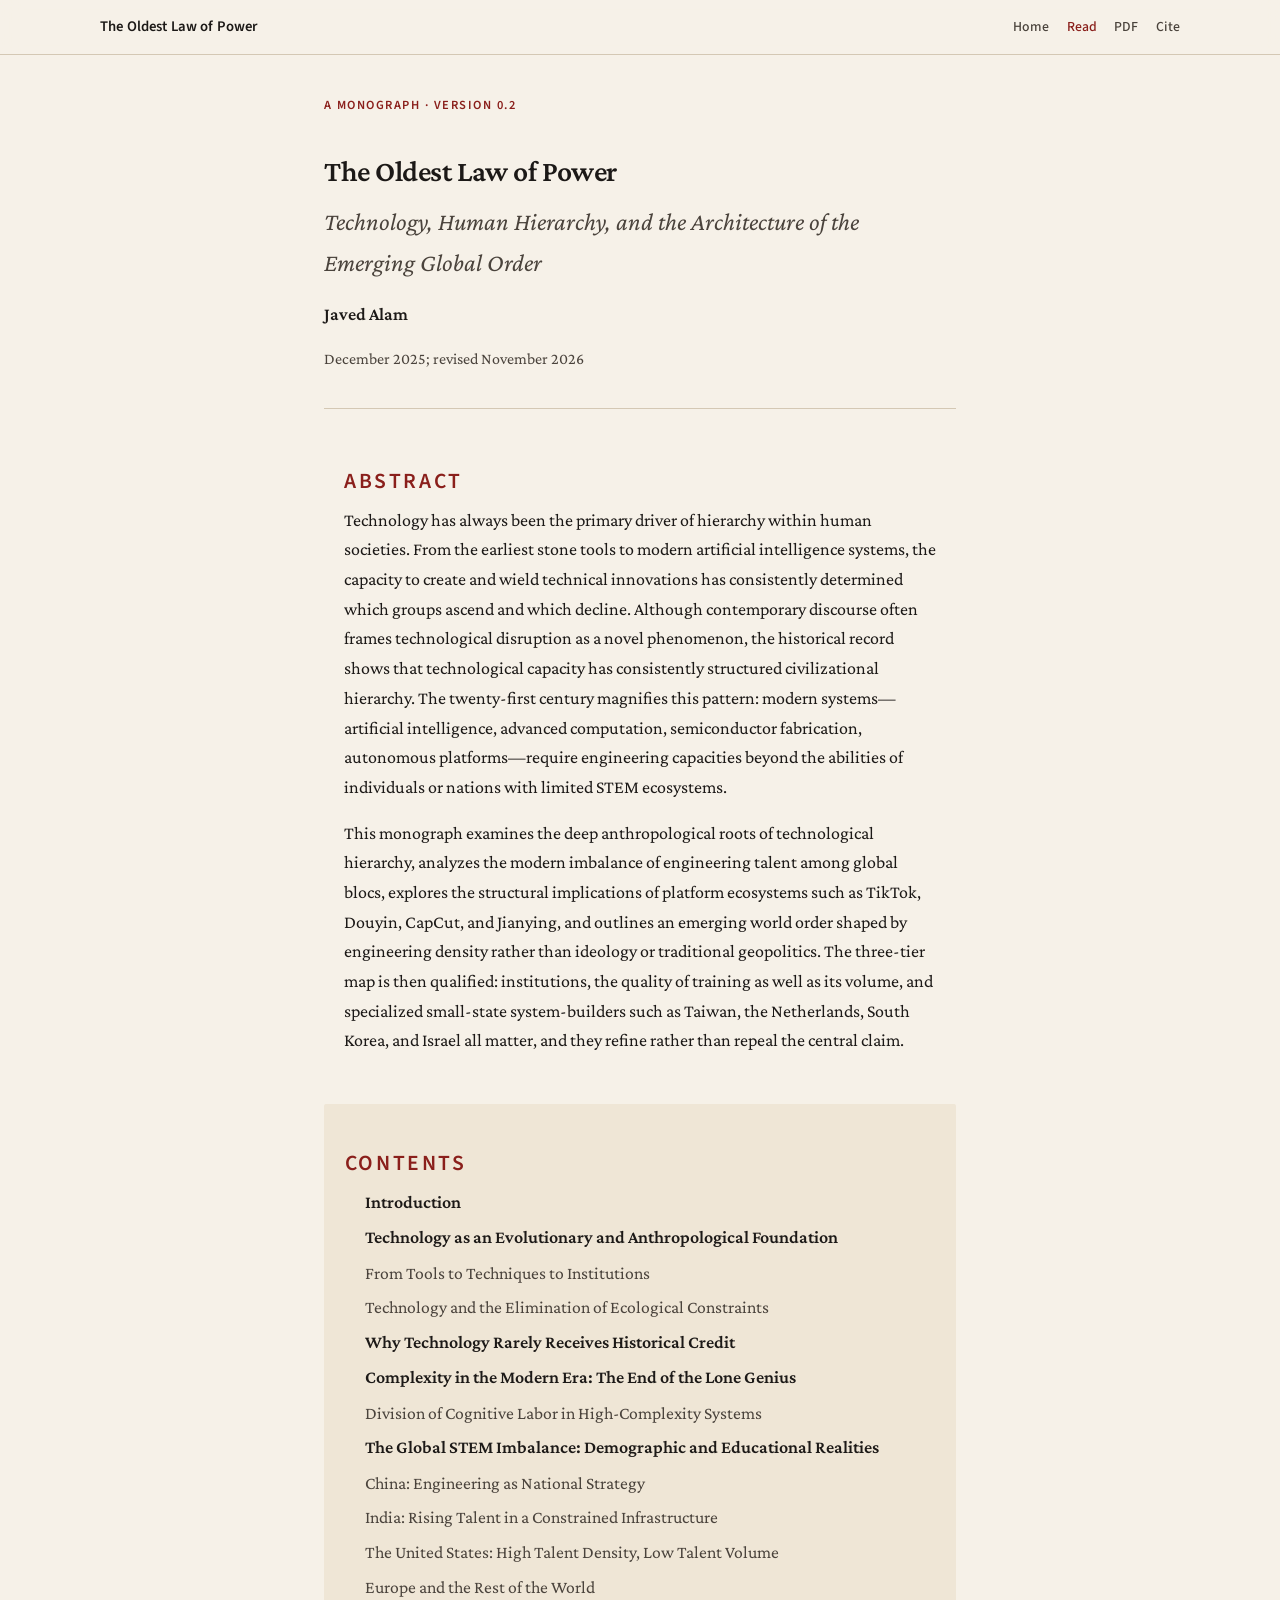
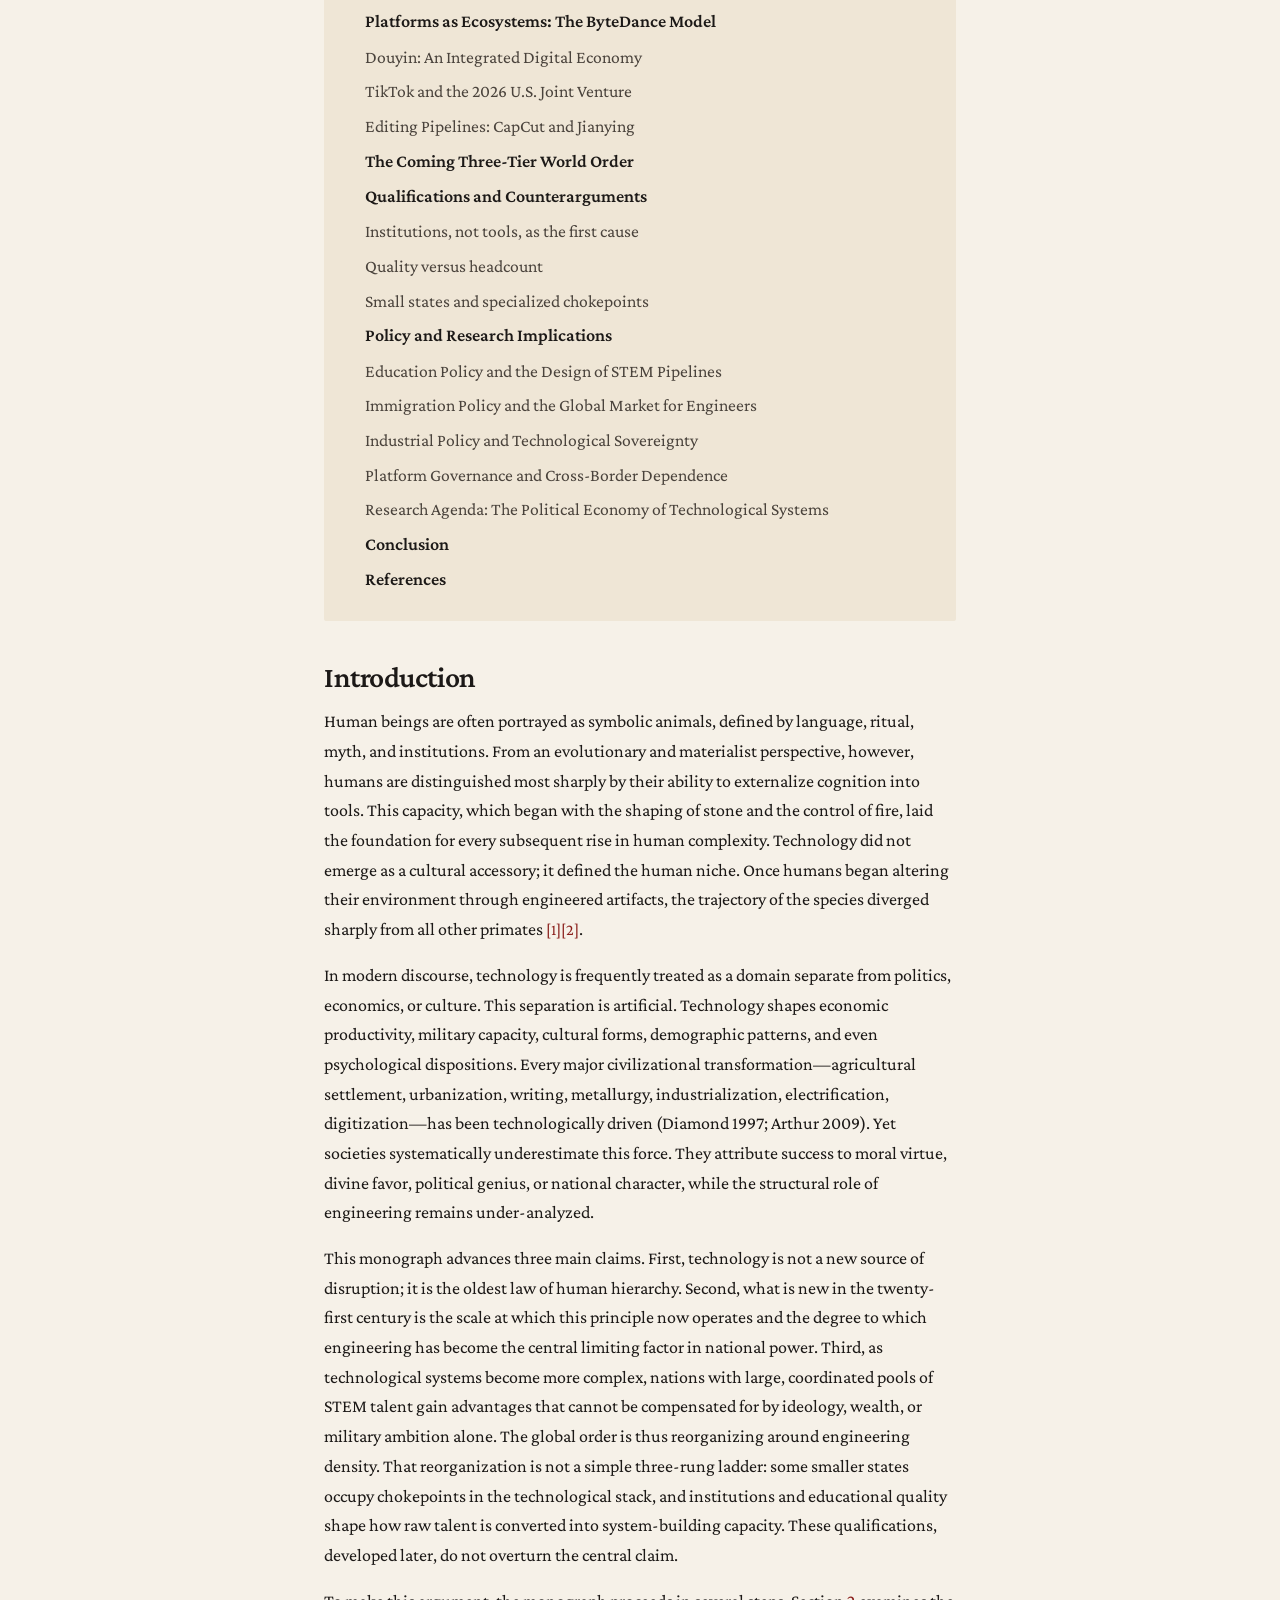
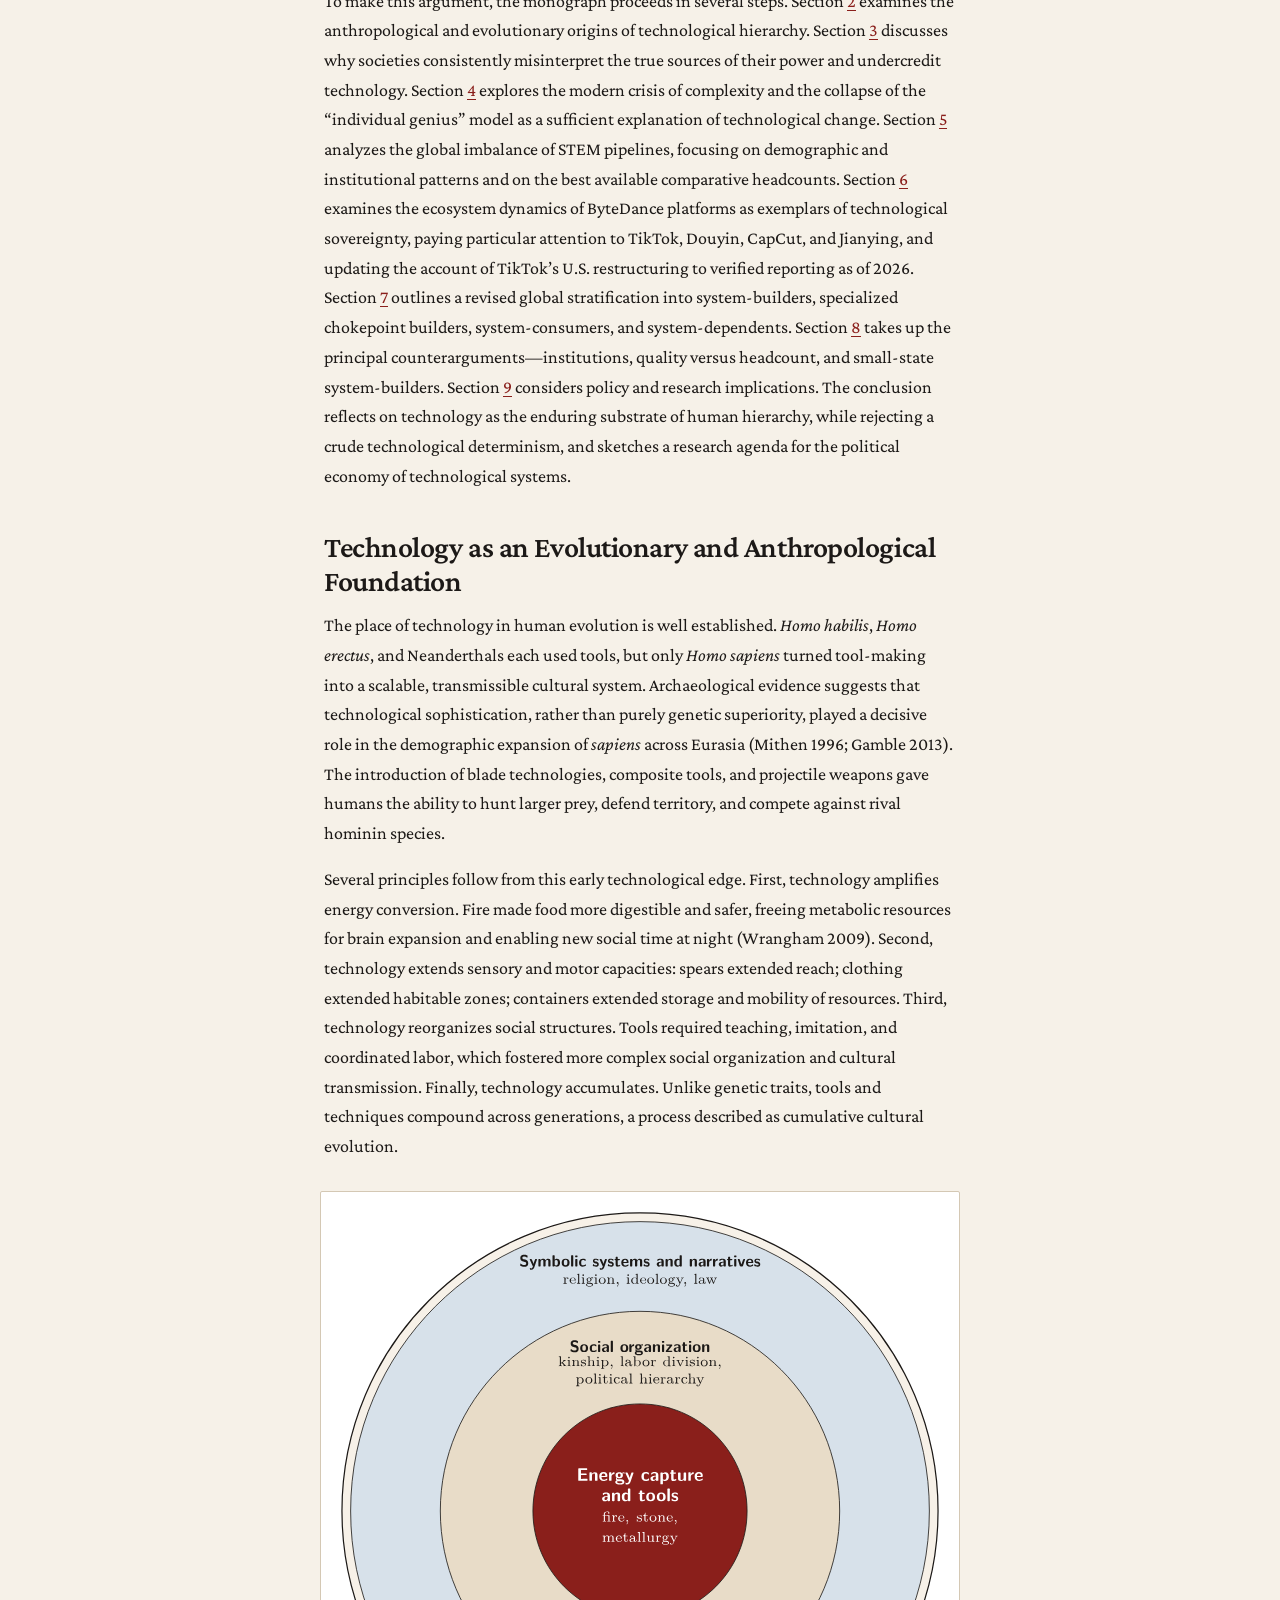
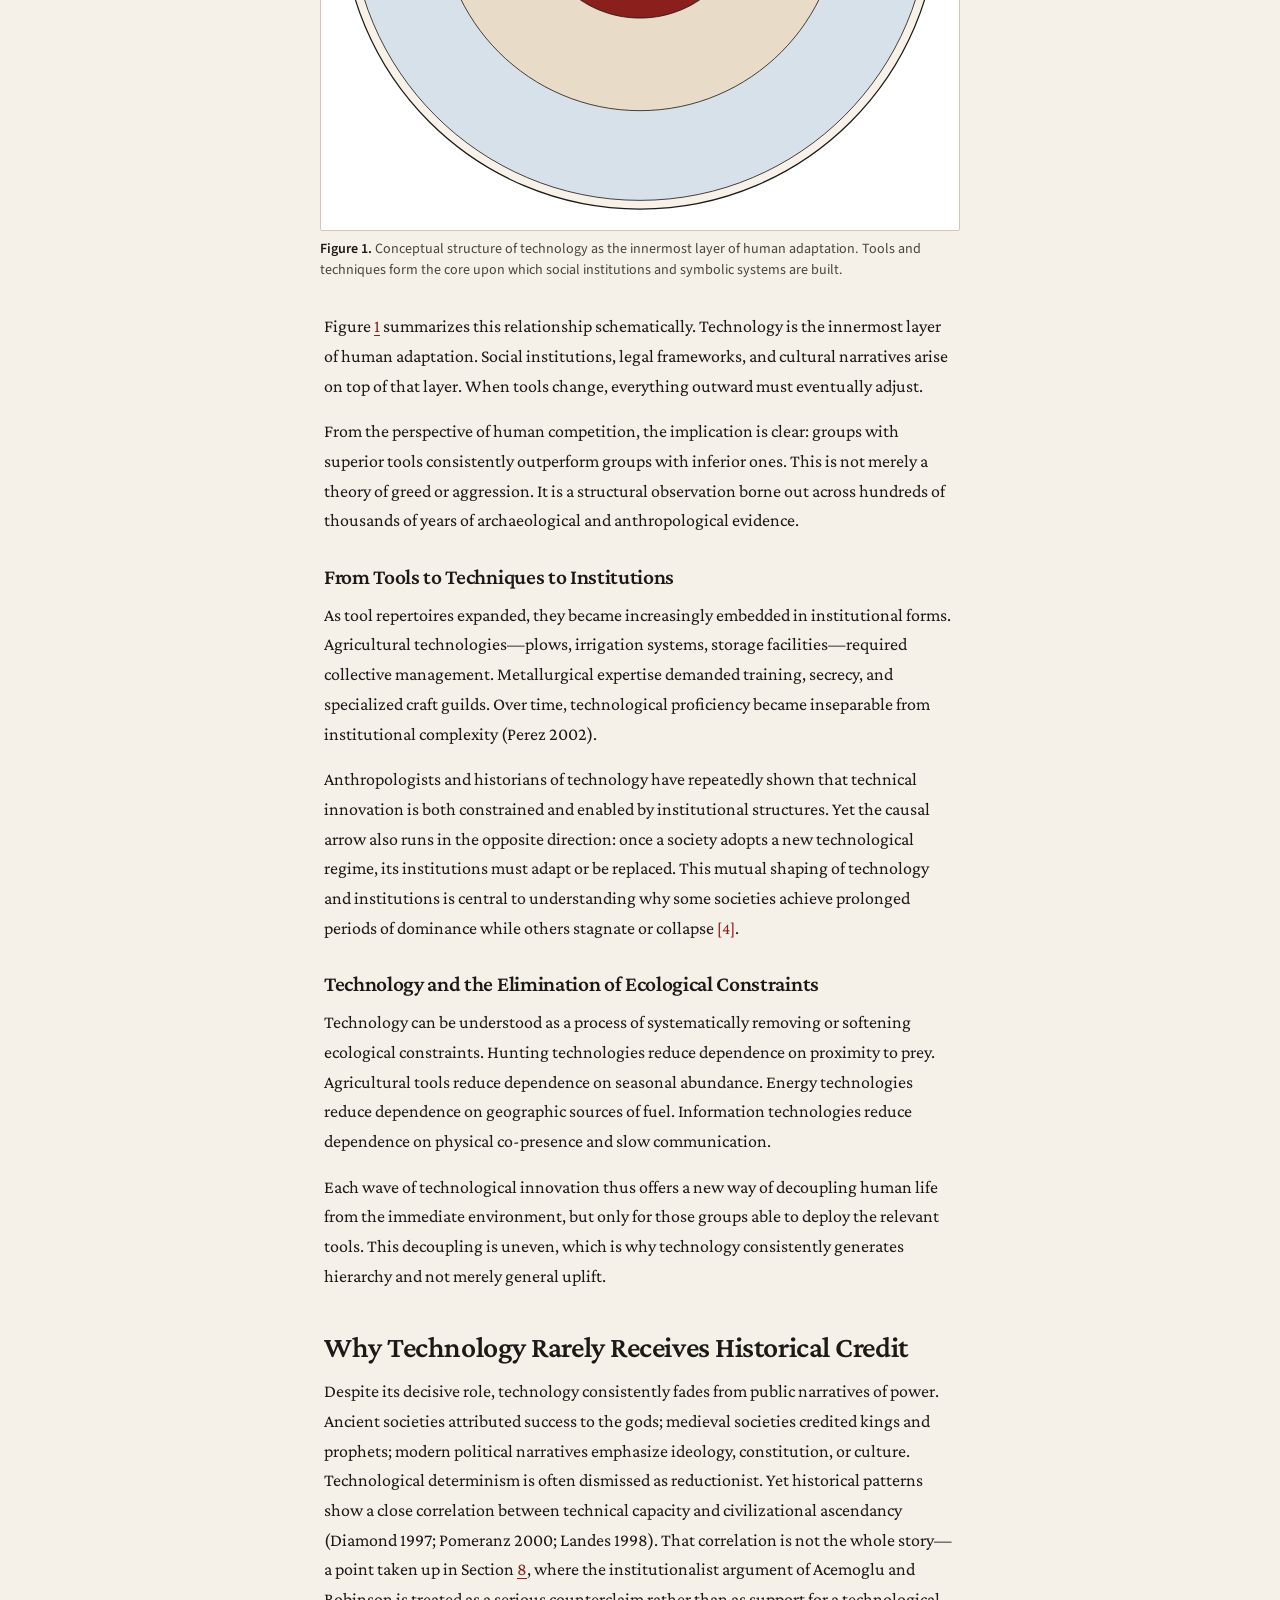
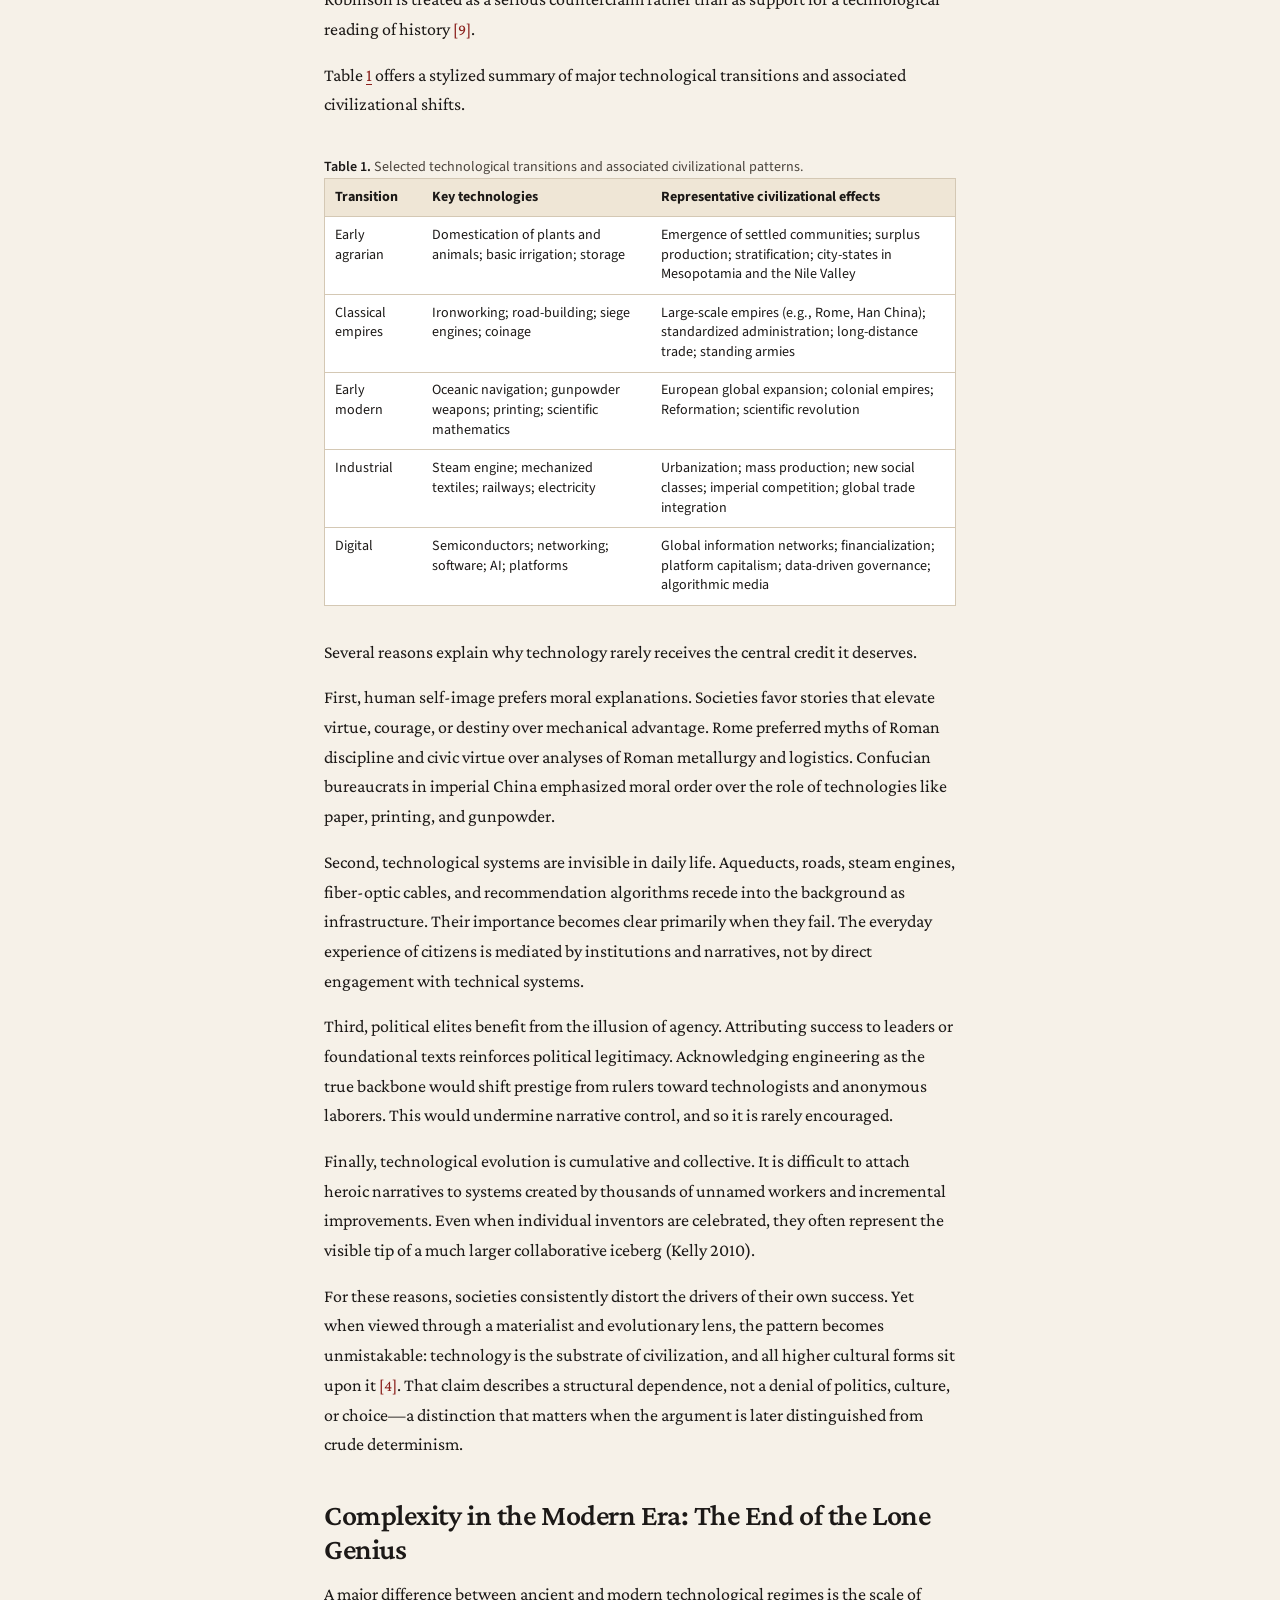
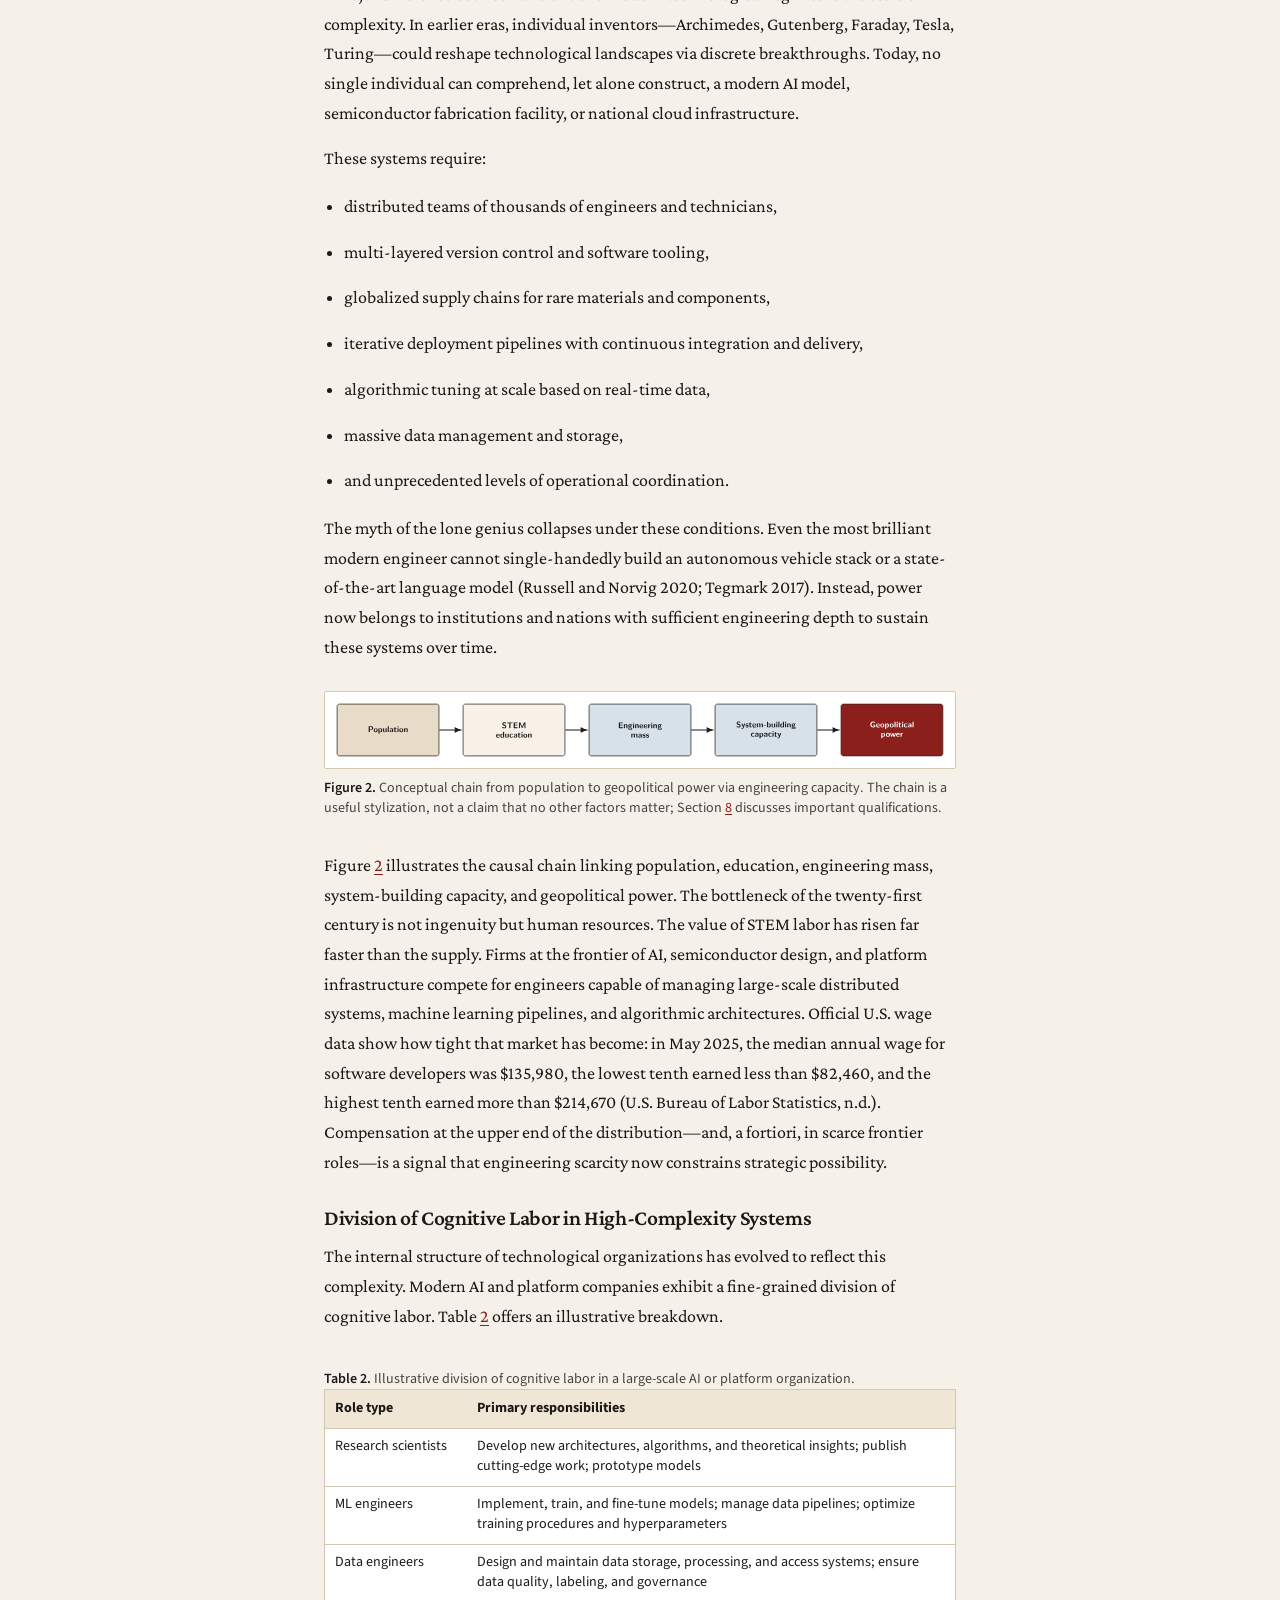
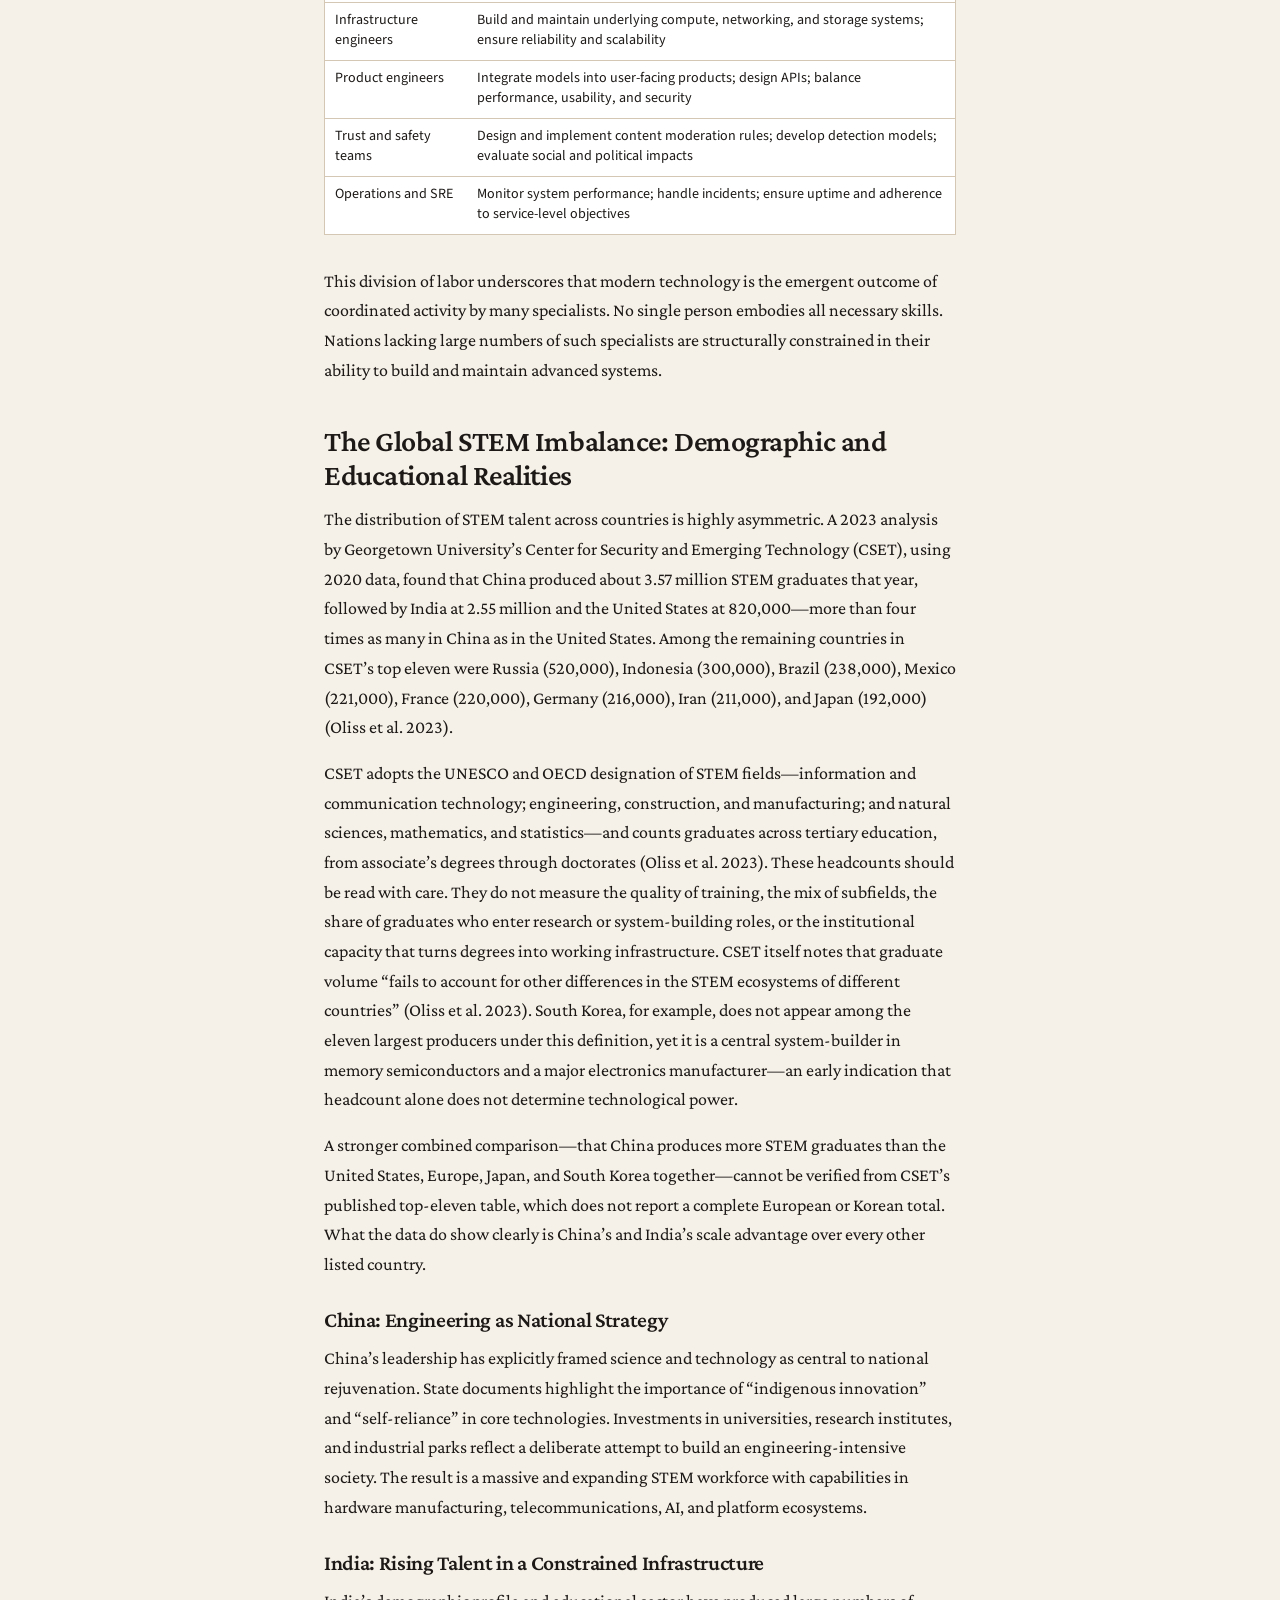
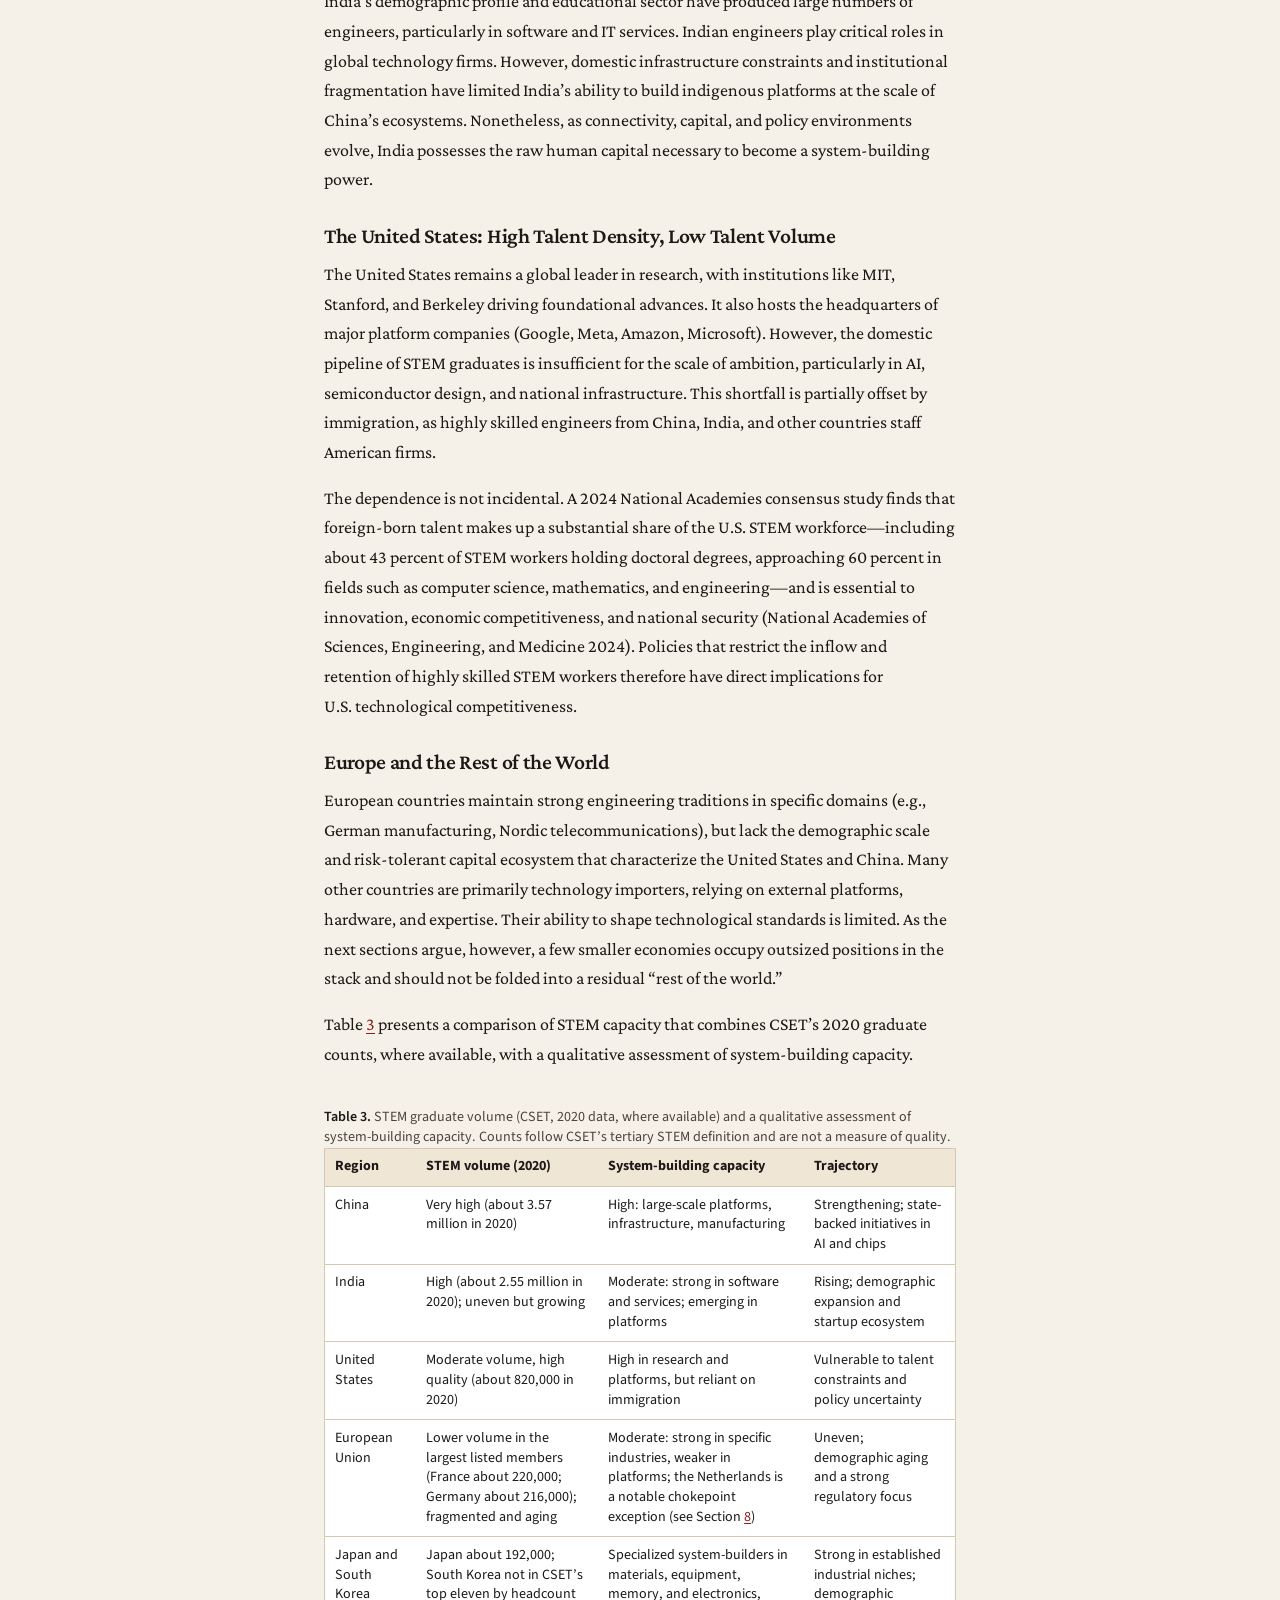
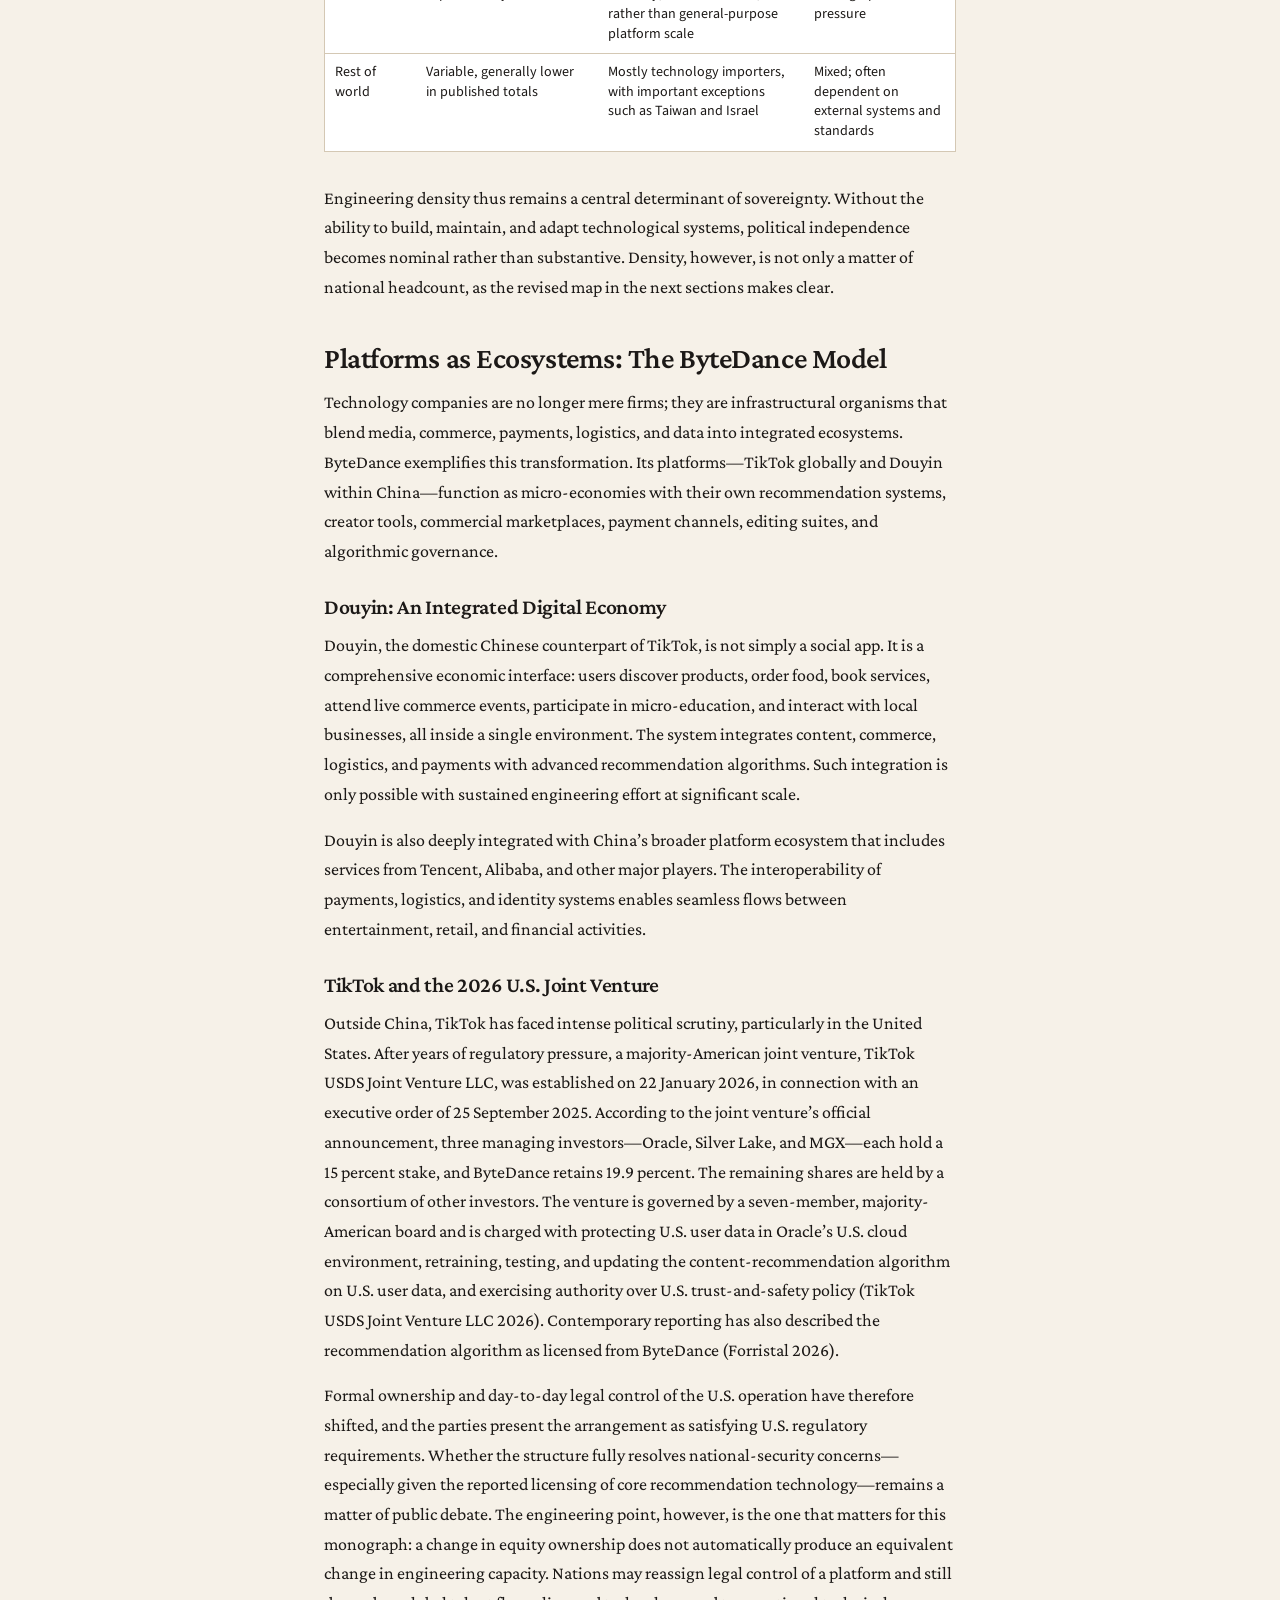
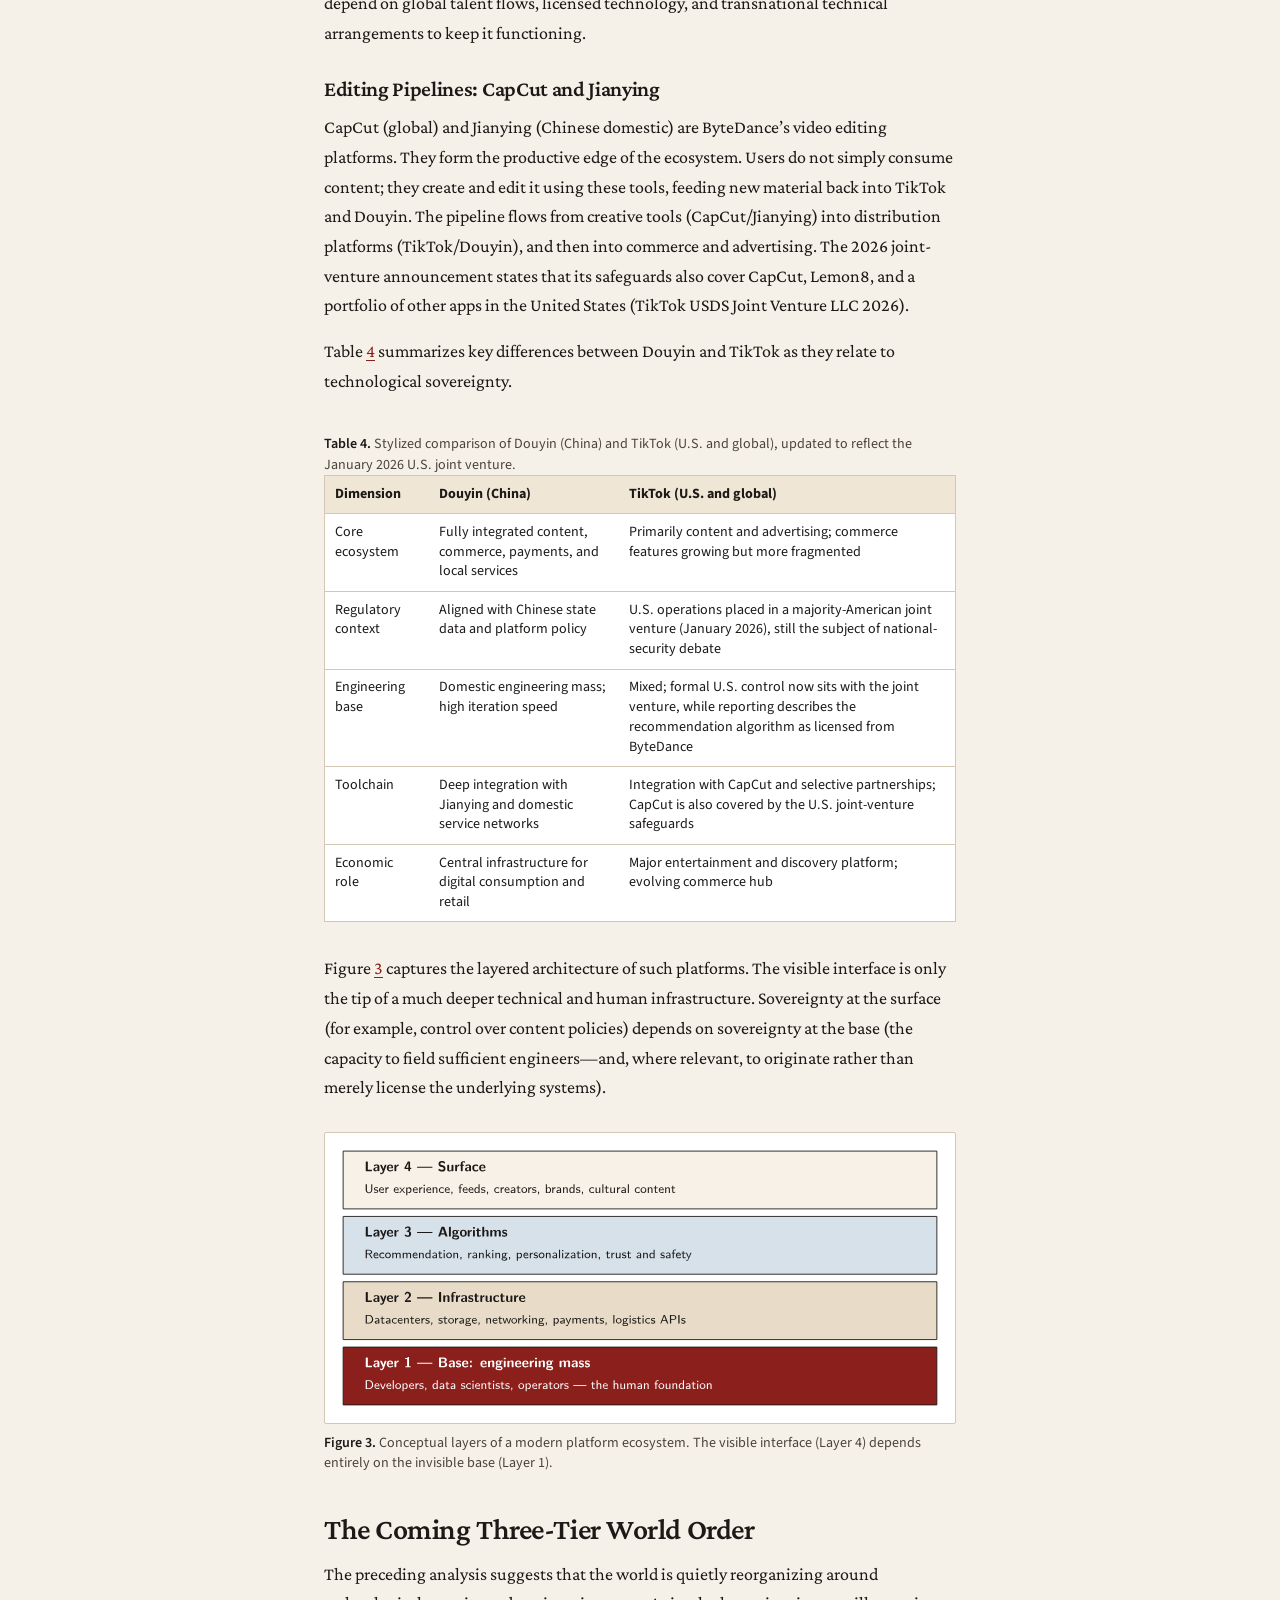
==== docs/essay.html @ d5393fe8 "Publish v0.2 of the monograph with HTML edition and citation fixes Recreate the essay as LaTeX sourc" ====
<!DOCTYPE html>
<html lang="en">
<head>
  <meta charset="utf-8" />
  <meta name="viewport" content="width=device-width, initial-scale=1" />
  <title>The Oldest Law of Power — Javed Alam</title>
  <meta name="description" content="A monograph on how engineering capacity shapes human hierarchy and the emerging global order, by Javed Alam. Version 0.2." />
  <meta name="author" content="Javed Alam" />
  <meta property="og:title" content="The Oldest Law of Power: Technology, Human Hierarchy, and the Architecture of the Emerging Global Order" />
  <meta property="og:description" content="A monograph by Javed Alam on engineering capacity, technological sovereignty, and geopolitical hierarchy. Version 0.2." />
  <meta property="og:type" content="article" />
  <meta property="og:image" content="assets/social-preview.png" />
  <meta name="twitter:card" content="summary_large_image" />
  <link rel="stylesheet" href="css/style.css" />
  <link rel="canonical" href="essay.html" />
</head>
<body class="essay-page">
  <a class="skip" href="#main">Skip to the essay</a>
  <header class="site-header">
    <div class="inner">
      <a class="wordmark" href="index.html">The Oldest Law of Power</a>
      <nav>
        <a href="index.html">Home</a>
        <a href="essay.html" aria-current="page">Read</a>
        <a href="The-Oldest-Law-of-Power-v0.2.pdf">PDF</a>
        <a href="essay.html#references">Cite</a>
      </nav>
    </div>
  </header>
  <article id="main" class="essay">
    <header class="essay-hero">
      <p class="eyebrow">A monograph · Version 0.2</p>
      <h1>The Oldest Law of Power</h1>
      <p class="subtitle">Technology, Human Hierarchy, and the Architecture of the Emerging Global Order</p>
      <p class="byline">Javed Alam</p>
      <p class="dateline">December 2025; revised November 2026</p>
    </header>
    <section class="abstract-block" id="abstract">
      <h2>Abstract</h2>
      <p>Technology has always been the primary driver of hierarchy within human societies. From the earliest stone tools to modern artificial intelligence systems, the capacity to create and wield technical innovations has consistently determined which groups ascend and which decline. Although contemporary discourse often frames technological disruption as a novel phenomenon, the historical record shows that technological capacity has consistently structured civilizational hierarchy. The twenty-first century magnifies this pattern: modern systems—artificial intelligence, advanced computation, semiconductor fabrication, autonomous platforms—require engineering capacities beyond the abilities of individuals or nations with limited STEM ecosystems.</p>
      <p>This monograph examines the deep anthropological roots of technological hierarchy, analyzes the modern imbalance of engineering talent among global blocs, explores the structural implications of platform ecosystems such as TikTok, Douyin, CapCut, and Jianying, and outlines an emerging world order shaped by engineering density rather than ideology or traditional geopolitics. The three-tier map is then qualified: institutions, the quality of training as well as its volume, and specialized small-state system-builders such as Taiwan, the Netherlands, South Korea, and Israel all matter, and they refine rather than repeal the central claim.</p>
    </section>
    <nav class="toc" aria-label="Table of contents">
<h2>Contents</h2>
<ol class="toc-list">
<li class="toc-h1"><a href="#introduction">Introduction</a></li>
<li class="toc-h1"><a href="#sec:anthro">Technology as an Evolutionary and Anthropological Foundation</a></li>
<li class="toc-h2"><a href="#from-tools-to-techniques-to-institutions">From Tools to Techniques to Institutions</a></li>
<li class="toc-h2"><a href="#technology-and-the-elimination-of-ecological-constraints">Technology and the Elimination of Ecological Constraints</a></li>
<li class="toc-h1"><a href="#sec:credit">Why Technology Rarely Receives Historical Credit</a></li>
<li class="toc-h1"><a href="#sec:complexity">Complexity in the Modern Era: The End of the Lone Genius</a></li>
<li class="toc-h2"><a href="#division-of-cognitive-labor-in-high-complexity-systems">Division of Cognitive Labor in High-Complexity Systems</a></li>
<li class="toc-h1"><a href="#sec:stem">The Global STEM Imbalance: Demographic and Educational Realities</a></li>
<li class="toc-h2"><a href="#china-engineering-as-national-strategy">China: Engineering as National Strategy</a></li>
<li class="toc-h2"><a href="#india-rising-talent-in-a-constrained-infrastructure">India: Rising Talent in a Constrained Infrastructure</a></li>
<li class="toc-h2"><a href="#the-united-states-high-talent-density-low-talent-volume">The United States: High Talent Density, Low Talent Volume</a></li>
<li class="toc-h2"><a href="#europe-and-the-rest-of-the-world">Europe and the Rest of the World</a></li>
<li class="toc-h1"><a href="#sec:platforms">Platforms as Ecosystems: The ByteDance Model</a></li>
<li class="toc-h2"><a href="#douyin-an-integrated-digital-economy">Douyin: An Integrated Digital Economy</a></li>
<li class="toc-h2"><a href="#tiktok-and-the-2026-u.s.-joint-venture">TikTok and the 2026 U.S. Joint Venture</a></li>
<li class="toc-h2"><a href="#editing-pipelines-capcut-and-jianying">Editing Pipelines: CapCut and Jianying</a></li>
<li class="toc-h1"><a href="#sec:tiers">The Coming Three-Tier World Order</a></li>
<li class="toc-h1"><a href="#sec:counter">Qualifications and Counterarguments</a></li>
<li class="toc-h2"><a href="#institutions-not-tools-as-the-first-cause">Institutions, not tools, as the first cause</a></li>
<li class="toc-h2"><a href="#quality-versus-headcount">Quality versus headcount</a></li>
<li class="toc-h2"><a href="#small-states-and-specialized-chokepoints">Small states and specialized chokepoints</a></li>
<li class="toc-h1"><a href="#sec:policy">Policy and Research Implications</a></li>
<li class="toc-h2"><a href="#education-policy-and-the-design-of-stem-pipelines">Education Policy and the Design of STEM Pipelines</a></li>
<li class="toc-h2"><a href="#immigration-policy-and-the-global-market-for-engineers">Immigration Policy and the Global Market for Engineers</a></li>
<li class="toc-h2"><a href="#industrial-policy-and-technological-sovereignty">Industrial Policy and Technological Sovereignty</a></li>
<li class="toc-h2"><a href="#platform-governance-and-cross-border-dependence">Platform Governance and Cross-Border Dependence</a></li>
<li class="toc-h2"><a href="#research-agenda-the-political-economy-of-technological-systems">Research Agenda: The Political Economy of Technological Systems</a></li>
<li class="toc-h1"><a href="#conclusion">Conclusion</a></li>
<li class="toc-h1"><a href="#references">References</a></li>
</ol></nav>
    
<h1 id="introduction">Introduction</h1>
<p>Human beings are often portrayed as symbolic animals, defined by
language, ritual, myth, and institutions. From an evolutionary and
materialist perspective, however, humans are distinguished most sharply
by their ability to externalize cognition into tools. This capacity,
which began with the shaping of stone and the control of fire, laid the
foundation for every subsequent rise in human complexity. Technology did
not emerge as a cultural accessory; it defined the human niche. Once
humans began altering their environment through engineered artifacts,
the trajectory of the species diverged sharply from all other primates
<span class="cites"><a class="cite" href="#ref-mithen1996">[1]</a><a class="cite" href="#ref-gamble2013">[2]</a></span>.</p>
<p>In modern discourse, technology is frequently treated as a domain
separate from politics, economics, or culture. This separation is
artificial. Technology shapes economic productivity, military capacity,
cultural forms, demographic patterns, and even psychological
dispositions. Every major civilizational transformation—agricultural
settlement, urbanization, writing, metallurgy, industrialization,
electrification, digitization—has been technologically driven <span
class="citation" data-cites="diamond1997 arthur2009">(Diamond 1997;
Arthur 2009)</span>. Yet societies systematically underestimate this
force. They attribute success to moral virtue, divine favor, political
genius, or national character, while the structural role of engineering
remains under-analyzed.</p>
<p>This monograph advances three main claims. First, technology is not a
new source of disruption; it is the oldest law of human hierarchy.
Second, what is new in the twenty-first century is the scale at which
this principle now operates and the degree to which engineering has
become the central limiting factor in national power. Third, as
technological systems become more complex, nations with large,
coordinated pools of STEM talent gain advantages that cannot be
compensated for by ideology, wealth, or military ambition alone. The
global order is thus reorganizing around engineering density. That
reorganization is not a simple three-rung ladder: some smaller states
occupy chokepoints in the technological stack, and institutions and
educational quality shape how raw talent is converted into
system-building capacity. These qualifications, developed later, do not
overturn the central claim.</p>
<p>To make this argument, the monograph proceeds in several steps.
Section <a href="#sec:anthro" class="xref">2</a> examines the anthropological and
evolutionary origins of technological hierarchy. Section <a href="#sec:credit" class="xref">3</a> discusses why societies consistently
misinterpret the true sources of their power and undercredit technology.
Section <a href="#sec:complexity" class="xref">4</a> explores the modern crisis of
complexity and the collapse of the “individual genius” model as a
sufficient explanation of technological change. Section <a href="#sec:stem" class="xref">5</a> analyzes the global imbalance of STEM
pipelines, focusing on demographic and institutional patterns and on the
best available comparative headcounts. Section <a href="#sec:platforms" class="xref">6</a> examines
the ecosystem dynamics of ByteDance platforms as exemplars of
technological sovereignty, paying particular attention to TikTok,
Douyin, CapCut, and Jianying, and updating the account of TikTok’s
U.S. restructuring to verified reporting as of 2026. Section <a href="#sec:tiers" class="xref">7</a> outlines a revised global
stratification into system-builders, specialized chokepoint builders,
system-consumers, and system-dependents. Section <a href="#sec:counter" class="xref">8</a> takes up
the principal counterarguments—institutions, quality versus headcount,
and small-state system-builders. Section <a href="#sec:policy" class="xref">9</a> considers
policy and research implications. The conclusion reflects on technology
as the enduring substrate of human hierarchy, while rejecting a crude
technological determinism, and sketches a research agenda for the
political economy of technological systems.</p>
<h1 id="sec:anthro">Technology as an Evolutionary and Anthropological
Foundation</h1>
<p>The place of technology in human evolution is well established.
<em>Homo habilis</em>, <em>Homo erectus</em>, and Neanderthals each used
tools, but only <em>Homo sapiens</em> turned tool-making into a
scalable, transmissible cultural system. Archaeological evidence
suggests that technological sophistication, rather than purely genetic
superiority, played a decisive role in the demographic expansion of
<em>sapiens</em> across Eurasia <span class="citation"
data-cites="mithen1996 gamble2013">(Mithen 1996; Gamble 2013)</span>.
The introduction of blade technologies, composite tools, and projectile
weapons gave humans the ability to hunt larger prey, defend territory,
and compete against rival hominin species.</p>
<p>Several principles follow from this early technological edge. First,
technology amplifies energy conversion. Fire made food more digestible
and safer, freeing metabolic resources for brain expansion and enabling
new social time at night <span class="citation"
data-cites="wrangham2009">(Wrangham 2009)</span>. Second, technology
extends sensory and motor capacities: spears extended reach; clothing
extended habitable zones; containers extended storage and mobility of
resources. Third, technology reorganizes social structures. Tools
required teaching, imitation, and coordinated labor, which fostered more
complex social organization and cultural transmission. Finally,
technology accumulates. Unlike genetic traits, tools and techniques
compound across generations, a process described as cumulative cultural
evolution.</p>
<figure class="diagram" id="fig:niche"><img src="figures/fig1-niche.svg" alt="Conceptual structure of technology as the innermost layer of human adaptation. Tools and techniques form the core upon which social institutions and symbolic systems are built." /><figcaption><span class="fig-label">Figure 1.</span> Conceptual structure of technology as the innermost layer of human adaptation. Tools and techniques form the core upon which social institutions and symbolic systems are built.</figcaption></figure>
<p>Figure <a href="#fig:niche" class="xref">1</a> summarizes this relationship
schematically. Technology is the innermost layer of human adaptation.
Social institutions, legal frameworks, and cultural narratives arise on
top of that layer. When tools change, everything outward must eventually
adjust.</p>
<p>From the perspective of human competition, the implication is clear:
groups with superior tools consistently outperform groups with inferior
ones. This is not merely a theory of greed or aggression. It is a
structural observation borne out across hundreds of thousands of years
of archaeological and anthropological evidence.</p>
<h2 id="from-tools-to-techniques-to-institutions">From Tools to
Techniques to Institutions</h2>
<p>As tool repertoires expanded, they became increasingly embedded in
institutional forms. Agricultural technologies—plows, irrigation
systems, storage facilities—required collective management.
Metallurgical expertise demanded training, secrecy, and specialized
craft guilds. Over time, technological proficiency became inseparable
from institutional complexity <span class="citation"
data-cites="perez2002">(Perez 2002)</span>.</p>
<p>Anthropologists and historians of technology have repeatedly shown
that technical innovation is both constrained and enabled by
institutional structures. Yet the causal arrow also runs in the opposite
direction: once a society adopts a new technological regime, its
institutions must adapt or be replaced. This mutual shaping of
technology and institutions is central to understanding why some
societies achieve prolonged periods of dominance while others stagnate
or collapse <a class="cite" href="#ref-arthur2009">[4]</a>.</p>
<h2
id="technology-and-the-elimination-of-ecological-constraints">Technology
and the Elimination of Ecological Constraints</h2>
<p>Technology can be understood as a process of systematically removing
or softening ecological constraints. Hunting technologies reduce
dependence on proximity to prey. Agricultural tools reduce dependence on
seasonal abundance. Energy technologies reduce dependence on geographic
sources of fuel. Information technologies reduce dependence on physical
co-presence and slow communication.</p>
<p>Each wave of technological innovation thus offers a new way of
decoupling human life from the immediate environment, but only for those
groups able to deploy the relevant tools. This decoupling is uneven,
which is why technology consistently generates hierarchy and not merely
general uplift.</p>
<h1 id="sec:credit">Why Technology Rarely Receives Historical
Credit</h1>
<p>Despite its decisive role, technology consistently fades from public
narratives of power. Ancient societies attributed success to the gods;
medieval societies credited kings and prophets; modern political
narratives emphasize ideology, constitution, or culture. Technological
determinism is often dismissed as reductionist. Yet historical patterns
show a close correlation between technical capacity and civilizational
ascendancy <span class="citation"
data-cites="diamond1997 pomeranz2000 landes1998">(Diamond 1997; Pomeranz
2000; Landes 1998)</span>. That correlation is not the whole story—a
point taken up in Section <a href="#sec:counter" class="xref">8</a>, where the
institutionalist argument of Acemoglu and Robinson is treated as a
serious counterclaim rather than as support for a technological reading
of history <a class="cite" href="#ref-acemoglu2012">[9]</a>.</p>
<p>Table <a href="#tab:transitions" class="xref">1</a> offers a stylized
summary of major technological transitions and associated civilizational
shifts.</p>
<figure class="table-wrap" id="table-1"><figcaption><span class="fig-label">Table 1.</span> Selected technological transitions and associated civilizational patterns.</figcaption><table id="tab-1"><thead><tr><th><strong>Transition</strong></th><th><strong>Key technologies</strong></th><th><strong>Representative civilizational effects</strong></th></tr></thead><tbody><tr><td>Early agrarian</td><td>Domestication of plants and animals; basic irrigation; storage</td><td>Emergence of settled communities; surplus production; stratification; city-states in Mesopotamia and the Nile Valley</td></tr><tr><td>Classical empires</td><td>Ironworking; road-building; siege engines; coinage</td><td>Large-scale empires (e.g., Rome, Han China); standardized administration; long-distance trade; standing armies</td></tr><tr><td>Early modern</td><td>Oceanic navigation; gunpowder weapons; printing; scientific mathematics</td><td>European global expansion; colonial empires; Reformation; scientific revolution</td></tr><tr><td>Industrial</td><td>Steam engine; mechanized textiles; railways; electricity</td><td>Urbanization; mass production; new social classes; imperial competition; global trade integration</td></tr><tr><td>Digital</td><td>Semiconductors; networking; software; AI; platforms</td><td>Global information networks; financialization; platform capitalism; data-driven governance; algorithmic media</td></tr></tbody></table></figure>
<p>Several reasons explain why technology rarely receives the central
credit it deserves.</p>
<p>First, human self-image prefers moral explanations. Societies favor
stories that elevate virtue, courage, or destiny over mechanical
advantage. Rome preferred myths of Roman discipline and civic virtue
over analyses of Roman metallurgy and logistics. Confucian bureaucrats
in imperial China emphasized moral order over the role of technologies
like paper, printing, and gunpowder.</p>
<p>Second, technological systems are invisible in daily life. Aqueducts,
roads, steam engines, fiber-optic cables, and recommendation algorithms
recede into the background as infrastructure. Their importance becomes
clear primarily when they fail. The everyday experience of citizens is
mediated by institutions and narratives, not by direct engagement with
technical systems.</p>
<p>Third, political elites benefit from the illusion of agency.
Attributing success to leaders or foundational texts reinforces
political legitimacy. Acknowledging engineering as the true backbone
would shift prestige from rulers toward technologists and anonymous
laborers. This would undermine narrative control, and so it is rarely
encouraged.</p>
<p>Finally, technological evolution is cumulative and collective. It is
difficult to attach heroic narratives to systems created by thousands of
unnamed workers and incremental improvements. Even when individual
inventors are celebrated, they often represent the visible tip of a much
larger collaborative iceberg <span class="citation"
data-cites="kelly2010">(Kelly 2010)</span>.</p>
<p>For these reasons, societies consistently distort the drivers of
their own success. Yet when viewed through a materialist and
evolutionary lens, the pattern becomes unmistakable: technology is the
substrate of civilization, and all higher cultural forms sit upon it
<a class="cite" href="#ref-arthur2009">[4]</a>.
That claim describes a structural dependence, not a denial of politics,
culture, or choice—a distinction that matters when the argument is later
distinguished from crude determinism.</p>
<h1 id="sec:complexity">Complexity in the Modern Era: The End of the
Lone Genius</h1>
<p>A major difference between ancient and modern technological regimes
is the scale of complexity. In earlier eras, individual
inventors—Archimedes, Gutenberg, Faraday, Tesla, Turing—could reshape
technological landscapes via discrete breakthroughs. Today, no single
individual can comprehend, let alone construct, a modern AI model,
semiconductor fabrication facility, or national cloud
infrastructure.</p>
<p>These systems require:</p>
<ul>
<li><p>distributed teams of thousands of engineers and
technicians,</p></li>
<li><p>multi-layered version control and software tooling,</p></li>
<li><p>globalized supply chains for rare materials and
components,</p></li>
<li><p>iterative deployment pipelines with continuous integration and
delivery,</p></li>
<li><p>algorithmic tuning at scale based on real-time data,</p></li>
<li><p>massive data management and storage,</p></li>
<li><p>and unprecedented levels of operational coordination.</p></li>
</ul>
<p>The myth of the lone genius collapses under these conditions. Even
the most brilliant modern engineer cannot single-handedly build an
autonomous vehicle stack or a state-of-the-art language model <span
class="citation" data-cites="russell2020 tegmark2017">(Russell and
Norvig 2020; Tegmark 2017)</span>. Instead, power now belongs to
institutions and nations with sufficient engineering depth to sustain
these systems over time.</p>
<figure class="diagram wide" id="fig:chain"><img src="figures/fig2-chain.svg" alt="Conceptual chain from population to geopolitical power via engineering capacity. The chain is a useful stylization, not a claim that no other factors matter; Section 8 discusses important qualifications." /><figcaption><span class="fig-label">Figure 2.</span> Conceptual chain from population to geopolitical power via engineering capacity. The chain is a useful stylization, not a claim that no other factors matter; Section <a href="#sec:counter" class="xref">8</a> discusses important qualifications.</figcaption></figure>
<p>Figure <a href="#fig:chain" class="xref">2</a> illustrates the causal chain linking
population, education, engineering mass, system-building capacity, and
geopolitical power. The bottleneck of the twenty-first century is not
ingenuity but human resources. The value of STEM labor has risen far
faster than the supply. Firms at the frontier of AI, semiconductor
design, and platform infrastructure compete for engineers capable of
managing large-scale distributed systems, machine learning pipelines,
and algorithmic architectures. Official U.S. wage data show how tight
that market has become: in May 2025, the median annual wage for software
developers was $135<span>,</span>980, the lowest tenth earned less than
$82<span>,</span>460, and the highest tenth earned more than
$214<span>,</span>670 <span class="citation"
data-cites="bls2025sd">(U.S. Bureau of Labor Statistics, n.d.)</span>.
Compensation at the upper end of the distribution—and, a fortiori, in
scarce frontier roles—is a signal that engineering scarcity now
constrains strategic possibility.</p>
<h2 id="division-of-cognitive-labor-in-high-complexity-systems">Division
of Cognitive Labor in High-Complexity Systems</h2>
<p>The internal structure of technological organizations has evolved to
reflect this complexity. Modern AI and platform companies exhibit a
fine-grained division of cognitive labor. Table <a href="#tab:labor" class="xref">2</a>
offers an illustrative breakdown.</p>
<figure class="table-wrap" id="table-2"><figcaption><span class="fig-label">Table 2.</span> Illustrative division of cognitive labor in a large-scale AI or platform organization.</figcaption><table id="tab-2"><thead><tr><th><strong>Role type</strong></th><th><strong>Primary responsibilities</strong></th></tr></thead><tbody><tr><td>Research scientists</td><td>Develop new architectures, algorithms, and theoretical insights; publish cutting-edge work; prototype models</td></tr><tr><td>ML engineers</td><td>Implement, train, and fine-tune models; manage data pipelines; optimize training procedures and hyperparameters</td></tr><tr><td>Data engineers</td><td>Design and maintain data storage, processing, and access systems; ensure data quality, labeling, and governance</td></tr><tr><td>Infrastructure engineers</td><td>Build and maintain underlying compute, networking, and storage systems; ensure reliability and scalability</td></tr><tr><td>Product engineers</td><td>Integrate models into user-facing products; design APIs; balance performance, usability, and security</td></tr><tr><td>Trust and safety teams</td><td>Design and implement content moderation rules; develop detection models; evaluate social and political impacts</td></tr><tr><td>Operations and SRE</td><td>Monitor system performance; handle incidents; ensure uptime and adherence to service-level objectives</td></tr></tbody></table></figure>
<p>This division of labor underscores that modern technology is the
emergent outcome of coordinated activity by many specialists. No single
person embodies all necessary skills. Nations lacking large numbers of
such specialists are structurally constrained in their ability to build
and maintain advanced systems.</p>
<h1 id="sec:stem">The Global STEM Imbalance: Demographic and Educational
Realities</h1>
<p>The distribution of STEM talent across countries is highly
asymmetric. A 2023 analysis by Georgetown University’s Center for
Security and Emerging Technology (CSET), using 2020 data, found that
China produced about 3.57 million STEM graduates that year, followed by
India at 2.55 million and the United States at 820<span>,</span>000—more
than four times as many in China as in the United States. Among the
remaining countries in CSET’s top eleven were Russia
(520<span>,</span>000), Indonesia (300<span>,</span>000), Brazil
(238<span>,</span>000), Mexico (221<span>,</span>000), France
(220<span>,</span>000), Germany (216<span>,</span>000), Iran
(211<span>,</span>000), and Japan (192<span>,</span>000) <span
class="citation" data-cites="oliss2023">(Oliss et al. 2023)</span>.</p>
<p>CSET adopts the UNESCO and OECD designation of STEM
fields—information and communication technology; engineering,
construction, and manufacturing; and natural sciences, mathematics, and
statistics—and counts graduates across tertiary education, from
associate’s degrees through doctorates <span class="citation"
data-cites="oliss2023">(Oliss et al. 2023)</span>. These headcounts
should be read with care. They do not measure the quality of training,
the mix of subfields, the share of graduates who enter research or
system-building roles, or the institutional capacity that turns degrees
into working infrastructure. CSET itself notes that graduate volume
“fails to account for other differences in the STEM ecosystems of
different countries” <span class="citation"
data-cites="oliss2023">(Oliss et al. 2023)</span>. South Korea, for
example, does not appear among the eleven largest producers under this
definition, yet it is a central system-builder in memory semiconductors
and a major electronics manufacturer—an early indication that headcount
alone does not determine technological power.</p>
<p>A stronger combined comparison—that China produces more STEM
graduates than the United States, Europe, Japan, and South Korea
together—cannot be verified from CSET’s published top-eleven table,
which does not report a complete European or Korean total. What the data
do show clearly is China’s and India’s scale advantage over every other
listed country.</p>
<h2 id="china-engineering-as-national-strategy">China: Engineering as
National Strategy</h2>
<p>China’s leadership has explicitly framed science and technology as
central to national rejuvenation. State documents highlight the
importance of “indigenous innovation” and “self-reliance” in core
technologies. Investments in universities, research institutes, and
industrial parks reflect a deliberate attempt to build an
engineering-intensive society. The result is a massive and expanding
STEM workforce with capabilities in hardware manufacturing,
telecommunications, AI, and platform ecosystems.</p>
<h2 id="india-rising-talent-in-a-constrained-infrastructure">India:
Rising Talent in a Constrained Infrastructure</h2>
<p>India’s demographic profile and educational sector have produced
large numbers of engineers, particularly in software and IT services.
Indian engineers play critical roles in global technology firms.
However, domestic infrastructure constraints and institutional
fragmentation have limited India’s ability to build indigenous platforms
at the scale of China’s ecosystems. Nonetheless, as connectivity,
capital, and policy environments evolve, India possesses the raw human
capital necessary to become a system-building power.</p>
<h2 id="the-united-states-high-talent-density-low-talent-volume">The
United States: High Talent Density, Low Talent Volume</h2>
<p>The United States remains a global leader in research, with
institutions like MIT, Stanford, and Berkeley driving foundational
advances. It also hosts the headquarters of major platform companies
(Google, Meta, Amazon, Microsoft). However, the domestic pipeline of
STEM graduates is insufficient for the scale of ambition, particularly
in AI, semiconductor design, and national infrastructure. This shortfall
is partially offset by immigration, as highly skilled engineers from
China, India, and other countries staff American firms.</p>
<p>The dependence is not incidental. A 2024 National Academies consensus
study finds that foreign-born talent makes up a substantial share of the
U.S. STEM workforce—including about 43 percent of STEM workers holding
doctoral degrees, approaching 60 percent in fields such as computer
science, mathematics, and engineering—and is essential to innovation,
economic competitiveness, and national security <span class="citation"
data-cites="nasem2024">(National Academies of Sciences, Engineering, and
Medicine 2024)</span>. Policies that restrict the inflow and retention
of highly skilled STEM workers therefore have direct implications for
U.S. technological competitiveness.</p>
<h2 id="europe-and-the-rest-of-the-world">Europe and the Rest of the
World</h2>
<p>European countries maintain strong engineering traditions in specific
domains (e.g., German manufacturing, Nordic telecommunications), but
lack the demographic scale and risk-tolerant capital ecosystem that
characterize the United States and China. Many other countries are
primarily technology importers, relying on external platforms, hardware,
and expertise. Their ability to shape technological standards is
limited. As the next sections argue, however, a few smaller economies
occupy outsized positions in the stack and should not be folded into a
residual “rest of the world.”</p>
<p>Table <a href="#tab:stem" class="xref">3</a> presents a comparison of STEM
capacity that combines CSET’s 2020 graduate counts, where available,
with a qualitative assessment of system-building capacity.</p>
<figure class="table-wrap" id="table-3"><figcaption><span class="fig-label">Table 3.</span> STEM graduate volume (CSET, 2020 data, where available) and a qualitative assessment of system-building capacity. Counts follow CSET’s tertiary STEM definition and are not a measure of quality.</figcaption><table id="tab-3"><thead><tr><th><strong>Region</strong></th><th><strong>STEM volume (2020)</strong></th><th><strong>System-building capacity</strong></th><th><strong>Trajectory</strong></th></tr></thead><tbody><tr><td>China</td><td>Very high (about 3.57 million in 2020)</td><td>High: large-scale platforms, infrastructure, manufacturing</td><td>Strengthening; state-backed initiatives in AI and chips</td></tr><tr><td>India</td><td>High (about 2.55 million in 2020); uneven but growing</td><td>Moderate: strong in software and services; emerging in platforms</td><td>Rising; demographic expansion and startup ecosystem</td></tr><tr><td>United States</td><td>Moderate volume, high quality (about 820<span>,</span>000 in 2020)</td><td>High in research and platforms, but reliant on immigration</td><td>Vulnerable to talent constraints and policy uncertainty</td></tr><tr><td>European Union</td><td>Lower volume in the largest listed members (France about 220<span>,</span>000; Germany about 216<span>,</span>000); fragmented and aging</td><td>Moderate: strong in specific industries, weaker in platforms; the Netherlands is a notable chokepoint exception (see Section <a href="#sec:counter" class="xref">8</a>)</td><td>Uneven; demographic aging and a strong regulatory focus</td></tr><tr><td>Japan and South Korea</td><td>Japan about 192<span>,</span>000; South Korea not in CSET’s top eleven by headcount</td><td>Specialized system-builders in materials, equipment, memory, and electronics, rather than general-purpose platform scale</td><td>Strong in established industrial niches; demographic pressure</td></tr><tr><td>Rest of world</td><td>Variable, generally lower in published totals</td><td>Mostly technology importers, with important exceptions such as Taiwan and Israel</td><td>Mixed; often dependent on external systems and standards</td></tr></tbody></table></figure>
<p>Engineering density thus remains a central determinant of
sovereignty. Without the ability to build, maintain, and adapt
technological systems, political independence becomes nominal rather
than substantive. Density, however, is not only a matter of national
headcount, as the revised map in the next sections makes clear.</p>
<h1 id="sec:platforms">Platforms as Ecosystems: The ByteDance Model</h1>
<p>Technology companies are no longer mere firms; they are
infrastructural organisms that blend media, commerce, payments,
logistics, and data into integrated ecosystems. ByteDance exemplifies
this transformation. Its platforms—TikTok globally and Douyin within
China—function as micro-economies with their own recommendation systems,
creator tools, commercial marketplaces, payment channels, editing
suites, and algorithmic governance.</p>
<h2 id="douyin-an-integrated-digital-economy">Douyin: An Integrated
Digital Economy</h2>
<p>Douyin, the domestic Chinese counterpart of TikTok, is not simply a
social app. It is a comprehensive economic interface: users discover
products, order food, book services, attend live commerce events,
participate in micro-education, and interact with local businesses, all
inside a single environment. The system integrates content, commerce,
logistics, and payments with advanced recommendation algorithms. Such
integration is only possible with sustained engineering effort at
significant scale.</p>
<p>Douyin is also deeply integrated with China’s broader platform
ecosystem that includes services from Tencent, Alibaba, and other major
players. The interoperability of payments, logistics, and identity
systems enables seamless flows between entertainment, retail, and
financial activities.</p>
<h2 id="tiktok-and-the-2026-u.s.-joint-venture">TikTok and the 2026
U.S. Joint Venture</h2>
<p>Outside China, TikTok has faced intense political scrutiny,
particularly in the United States. After years of regulatory pressure, a
majority-American joint venture, TikTok USDS Joint Venture LLC, was
established on 22 January 2026, in connection with an executive order of
25 September 2025. According to the joint venture’s official
announcement, three managing investors—Oracle, Silver Lake, and MGX—each
hold a 15 percent stake, and ByteDance retains 19.9 percent. The
remaining shares are held by a consortium of other investors. The
venture is governed by a seven-member, majority-American board and is
charged with protecting U.S. user data in Oracle’s U.S. cloud
environment, retraining, testing, and updating the
content-recommendation algorithm on U.S. user data, and exercising
authority over U.S. trust-and-safety policy <span class="citation"
data-cites="tiktokusds2026">(TikTok USDS Joint Venture LLC 2026)</span>.
Contemporary reporting has also described the recommendation algorithm
as licensed from ByteDance <span class="citation"
data-cites="forristal2026">(Forristal 2026)</span>.</p>
<p>Formal ownership and day-to-day legal control of the U.S. operation
have therefore shifted, and the parties present the arrangement as
satisfying U.S. regulatory requirements. Whether the structure fully
resolves national-security concerns—especially given the reported
licensing of core recommendation technology—remains a matter of public
debate. The engineering point, however, is the one that matters for this
monograph: a change in equity ownership does not automatically produce
an equivalent change in engineering capacity. Nations may reassign legal
control of a platform and still depend on global talent flows, licensed
technology, and transnational technical arrangements to keep it
functioning.</p>
<h2 id="editing-pipelines-capcut-and-jianying">Editing Pipelines: CapCut
and Jianying</h2>
<p>CapCut (global) and Jianying (Chinese domestic) are ByteDance’s video
editing platforms. They form the productive edge of the ecosystem. Users
do not simply consume content; they create and edit it using these
tools, feeding new material back into TikTok and Douyin. The pipeline
flows from creative tools (CapCut/Jianying) into distribution platforms
(TikTok/Douyin), and then into commerce and advertising. The 2026
joint-venture announcement states that its safeguards also cover CapCut,
Lemon8, and a portfolio of other apps in the United States <span
class="citation" data-cites="tiktokusds2026">(TikTok USDS Joint Venture
LLC 2026)</span>.</p>
<p>Table <a href="#tab:douyin" class="xref">4</a> summarizes key differences
between Douyin and TikTok as they relate to technological
sovereignty.</p>
<figure class="table-wrap" id="table-4"><figcaption><span class="fig-label">Table 4.</span> Stylized comparison of Douyin (China) and TikTok (U.S. and global), updated to reflect the January 2026 U.S. joint venture.</figcaption><table id="tab-4"><thead><tr><th><strong>Dimension</strong></th><th><strong>Douyin (China)</strong></th><th><strong>TikTok (U.S. and global)</strong></th></tr></thead><tbody><tr><td>Core ecosystem</td><td>Fully integrated content, commerce, payments, and local services</td><td>Primarily content and advertising; commerce features growing but more fragmented</td></tr><tr><td>Regulatory context</td><td>Aligned with Chinese state data and platform policy</td><td>U.S. operations placed in a majority-American joint venture (January 2026), still the subject of national-security debate</td></tr><tr><td>Engineering base</td><td>Domestic engineering mass; high iteration speed</td><td>Mixed; formal U.S. control now sits with the joint venture, while reporting describes the recommendation algorithm as licensed from ByteDance</td></tr><tr><td>Toolchain</td><td>Deep integration with Jianying and domestic service networks</td><td>Integration with CapCut and selective partnerships; CapCut is also covered by the U.S. joint-venture safeguards</td></tr><tr><td>Economic role</td><td>Central infrastructure for digital consumption and retail</td><td>Major entertainment and discovery platform; evolving commerce hub</td></tr></tbody></table></figure>
<p>Figure <a href="#fig:layers" class="xref">3</a> captures the layered architecture of
such platforms. The visible interface is only the tip of a much deeper
technical and human infrastructure. Sovereignty at the surface (for
example, control over content policies) depends on sovereignty at the
base (the capacity to field sufficient engineers—and, where relevant, to
originate rather than merely license the underlying systems).</p>
<figure class="diagram wide" id="fig:layers"><img src="figures/fig4-layers.svg" alt="Conceptual layers of a modern platform ecosystem. The visible interface (Layer 4) depends entirely on the invisible base (Layer 1)." /><figcaption><span class="fig-label">Figure 3.</span> Conceptual layers of a modern platform ecosystem. The visible interface (Layer 4) depends entirely on the invisible base (Layer 1).</figcaption></figure>
<h1 id="sec:tiers">The Coming Three-Tier World Order</h1>
<p>The preceding analysis suggests that the world is quietly
reorganizing around technological capacity and engineering mass. A
simple three-tier picture still organizes most of the landscape, but it
has to be revised to make room for specialized, often smaller,
system-builders that do not fit neatly as mere consumers.</p>
<p>The top tier consists of general system-building nations. These are
countries capable of designing, producing, and maintaining complex
technological infrastructures across a wide front: AI stacks, platforms,
cloud services, semiconductor ecosystems, and integrated logistics.
China already occupies this tier; India has the demographic and
educational trajectory to join; the United States remains a member only
if it retains access to global engineering talent through immigration
and maintains robust STEM pipelines.</p>
<p>A distinct band of specialized or chokepoint builders sits beside,
and sometimes inside, that top tier. Taiwan’s foundry industry, the
Netherlands’ lithography equipment, South Korea’s memory and electronics
complex, Japan’s materials and semiconductor-equipment firms, and
Israel’s defense, cyber, and chip-design niches are not the same as
general-purpose platform scale. They nonetheless confer genuine
system-building power, often out of proportion to population or STEM
graduate volume <a class="cite" href="#ref-miller2022">[18]</a>. Treating Japan and South Korea as equivalent to Canada or
Australia, as a purely three-tier consumer map would do, flattens this
distinction.</p>
<p>The middle tier consists of system-consuming nations. They can adopt
advanced technology, regulate it, and integrate it into their economies,
but they cannot independently reproduce the underlying systems in
general. Much of Western Europe, Canada, Australia, and parts of North
America increasingly fall into this category. Their sovereignty is
constrained by the origin of the technologies they depend upon—even
when, as in the Dutch case, a single national firm may still command a
global chokepoint.</p>
<p>The bottom tier consists of system-dependent nations. These states
lack the capacity to build or robustly adopt advanced technologies.
Their digital infrastructures are imported, their platforms are
foreign-owned, and their data sovereignty is limited. In practice, they
exist as peripheral nodes in systems designed elsewhere. This is a
structural description of many states in Africa, Latin America, and
parts of South and Southeast Asia; it is not a claim that every country
in those regions is alike, or that movement between tiers is
impossible.</p>
<p>Table <a href="#tab:tiers" class="xref">5</a> and Figure <a href="#fig:pyramid" class="xref">4</a> summarize this revised map.</p>
<figure class="table-wrap" id="table-5"><figcaption><span class="fig-label">Table 5.</span> Revised technological world order, distinguishing general system-builders from specialized chokepoint builders. Examples are indicative, not exhaustive.</figcaption><table id="tab-5"><thead><tr><th><strong>Tier</strong></th><th><strong>Description</strong></th><th><strong>Examples (indicative)</strong></th></tr></thead><tbody><tr><td>General system-builders</td><td>Design and maintain complex systems across a wide front; export platforms and standards</td><td>China; potentially India; United States (conditional on talent and policy)</td></tr><tr><td>Specialized / chokepoint builders</td><td>Originate and hold critical layers of the stack, often without general platform scale</td><td>Taiwan; the Netherlands; South Korea; Japan; Israel</td></tr><tr><td>System-consumers</td><td>Adopt and regulate advanced systems; limited ability to reproduce them in general</td><td>Many European Union states; Canada; Australia</td></tr><tr><td>System-dependents</td><td>Rely heavily on external systems for digital infrastructure and platforms</td><td>Many states in Africa, Latin America, and parts of South and Southeast Asia</td></tr></tbody></table></figure>
<figure class="diagram wide" id="fig:pyramid"><img src="figures/fig3-pyramid.svg" alt="Schematic pyramid of technological tiers based on engineering capacity, revised to include specialized chokepoint builders." /><figcaption><span class="fig-label">Figure 4.</span> Schematic pyramid of technological tiers based on engineering capacity, revised to include specialized chokepoint builders.</figcaption></figure>
<p>This stratification is not primarily ideological. It is structural,
demographic, educational, and—in the specialized band—positional within
the technical stack. Ideologies may differ, but a decisive question
remains whether a nation can field and coordinate enough engineers, or
hold a chokepoint that others cannot easily replace, to participate in
system-building.</p>
<figure class="diagram" id="fig:sovereignty"><img src="figures/fig5-sovereignty.svg" alt="Schematic relationship between engineering mass, system-building capacity, and geopolitical sovereignty. Outer-circle outcomes depend on inner-circle capacities, including those located in specialized chokepoints." /><figcaption><span class="fig-label">Figure 5.</span> Schematic relationship between engineering mass, system-building capacity, and geopolitical sovereignty. Outer-circle outcomes depend on inner-circle capacities, including those located in specialized chokepoints.</figcaption></figure>
<p>Figure <a href="#fig:sovereignty" class="xref">5</a> emphasizes that sovereignty in
the modern world is increasingly contingent on engineering mass and on
control of critical layers. Nations without sufficient inner-circle
capacity cannot sustain outer-circle influence.</p>
<h1 id="sec:counter">Qualifications and Counterarguments</h1>
<p>A thesis this broad attracts serious objections. Three are especially
important. They do not overturn the claim that engineering capacity
structures modern power, but they force a more precise statement of
it.</p>
<h2 id="institutions-not-tools-as-the-first-cause">Institutions, not
tools, as the first cause</h2>
<p>The most influential contemporary alternative is institutional. In
<em>Why Nations Fail</em>, Daron Acemoglu and James Robinson argue that
inclusive political and economic institutions—not geography, culture, or
technology taken in isolation—explain why some nations prosper and
others stagnate. On their account, technology is largely endogenous:
societies adopt and invent when institutions make it worthwhile, and
they stagnate when extractive institutions block creative destruction
<a class="cite" href="#ref-acemoglu2012">[9]</a>. The original edition of this monograph cited that book in
support of a correlation between technical capacity and civilizational
ascendancy. That was a misuse. <em>Why Nations Fail</em> is better read
as a challenge.</p>
<p>The challenge has force. The Soviet Union trained enormous numbers of
engineers and still collapsed as a system-building power. Abundant STEM
graduates do not automatically produce open scientific institutions,
risk-tolerant capital, or the right to fail and start again. China’s
present engineering mass is itself the product of a particular
institutional and political project, not of headcount alone. The
argument of this monograph is therefore not that institutions are
epiphenomenal. It is that, once a technological regime is in place,
institutions cannot conjure system-building capacity in its absence, and
that in the twenty-first century the binding constraint is increasingly
the ability to field and coordinate engineering labor at scale.
Institutions remain the mechanism through which that labor is trained,
organized, and retained. Technology and institutions shape one another;
the oldest law of power is that the tool-using capacity, once lost or
never built, cannot be replaced by law, rhetoric, or reform on any short
timetable.</p>
<h2 id="quality-versus-headcount">Quality versus headcount</h2>
<p>CSET’s figures make China’s and India’s scale unmistakable, but
volume is not quality. Degree definitions vary; an associate’s degree
and a research doctorate are not interchangeable; and the share of
graduates who enter frontier design, fabrication, or platform work is
not reported in a simple national total <span class="citation"
data-cites="oliss2023">(Oliss et al. 2023)</span>. A country can lead in
graduate counts and still lag in the production of the particular
specialists who design lithography tools, train frontier models, or
operate foundries. Conversely, a smaller, high-quality pipeline—or a
pipeline that retains foreign-born doctoral talent, as in the United
States <a class="cite" href="#ref-nasem2024">[15]</a>—can punch above its
raw volume. The right variable is not “number of STEM diplomas” but
usable engineering mass: trained people, in the relevant specialties,
working inside institutions that can ship and maintain systems.
Headcount is a necessary starting point, not a sufficient statistic.</p>
<h2 id="small-states-and-specialized-chokepoints">Small states and
specialized chokepoints</h2>
<p>The simple chain from population to geopolitical power is most
clearly strained by small, high-leverage states. Taiwan’s TSMC is the
world’s leading advanced-logic foundry. The Netherlands’ ASML is the
indispensable supplier of extreme-ultraviolet lithography equipment.
South Korea’s Samsung and SK Hynix sit at the center of memory; Japan
supplies critical materials and process tools; Israel is a
disproportionate source of semiconductor design, cybersecurity, and
defense technology <span class="citation"
data-cites="miller2022">(Miller 2022)</span>. None of these cases is a
story of population scale. They are stories of accumulated industrial
skill, specialized firms, and, often, alliance and market positions that
make substitution extremely costly.</p>
<p>These cases require a revision of the map, not an abandonment of the
thesis. Chokepoint power is still engineering power. It is simply
concentrated in a layer of the stack rather than spread across a
general-purpose ecosystem. It is also, in important respects, fragile: a
specialized builder can be strategically pivotal and still depend on
others for capital, markets, security, or complementary technologies.
The United States, China, and—on its current trajectory—India remain the
only plausible general system-builders because only they combine deep
talent pools with the ability, at least in principle, to assemble many
layers at once. The existence of TSMC and ASML shows that engineering
mass need not be nationally huge to be decisive. It does not show that
mass is irrelevant.</p>
<h1 id="sec:policy">Policy and Research Implications</h1>
<p>If technology is the oldest law of power and engineering mass is a
primary constraint on technological sovereignty, several policy and
research implications follow.</p>
<h2 id="education-policy-and-the-design-of-stem-pipelines">Education
Policy and the Design of STEM Pipelines</h2>
<p>First, education policy becomes a central matter of national
security. Nations that underinvest in STEM education, particularly in
the foundational disciplines of mathematics, physics, computer science,
and engineering, will gradually lose system-building capacity. The lag
may not be immediately visible, but over time infrastructure will age
faster than it can be replaced or upgraded.</p>
<p>Research on educational design suggests that producing high-quality
STEM graduates requires more than increasing enrollment. It demands
coherent curricula, strong teacher training, incentives for advanced
study, and institutional linkages between universities and industry
<a class="cite" href="#ref-oecd2023">[19]</a>. Comparative studies between
China, India, the United States, and European systems could illuminate
how different educational architectures affect the composition and
capabilities of engineering cohorts—including the quality differences
that headcounts conceal.</p>
<h2
id="immigration-policy-and-the-global-market-for-engineers">Immigration
Policy and the Global Market for Engineers</h2>
<p>Second, immigration policy must be understood as a lever in the
global market for engineers. Countries that restrict the inflow of
highly skilled STEM workers effectively constrain their own
technological capacity. The United States, whose frontier firms and
research enterprise rely heavily on foreign-born engineers, faces a
particularly stark trade-off between political impulses to restrict
immigration and practical needs to sustain innovation <span
class="citation" data-cites="nasem2024">(National Academies of Sciences,
Engineering, and Medicine 2024)</span>.</p>
<p>Empirical research is needed to quantify the impact of immigration
restrictions on specific sectors, such as AI, semiconductors, and cloud
infrastructure. Such research could inform broader debates about growth,
inequality, and national security.</p>
<h2 id="industrial-policy-and-technological-sovereignty">Industrial
Policy and Technological Sovereignty</h2>
<p>Third, industrial policy aimed at achieving technological sovereignty
must account for engineering constraints. Initiatives to build domestic
semiconductor fabs, AI centers, or cloud infrastructure will fail if
they do not address the underlying need for human capital. Subsidies,
tax incentives, and public–private partnerships must therefore be
coupled with measures to attract, train, and retain engineers.</p>
<p>The literature on the “entrepreneurial state” has emphasized the role
of public investment in shaping innovation trajectories <span
class="citation" data-cites="mazzucato2013">(Mazzucato 2013)</span>.
Extending this work to focus on the specific conditions under which such
investments translate into sustainable engineering ecosystems is an
important task. The same caution applies to attempts to onshore
chokepoint industries: capital and industrial policy cannot substitute
for the tacit knowledge embodied in specialized engineering workforces
<a class="cite" href="#ref-miller2022">[18]</a>.</p>
<h2 id="platform-governance-and-cross-border-dependence">Platform
Governance and Cross-Border Dependence</h2>
<p>Fourth, platform governance must grapple with the reality of
cross-border dependence. Nations may seek to regulate or localize
platforms, as in the case of TikTok in the United States, but the
underlying technical capacity to replicate or replace such platforms
cannot be assumed. The 2026 joint venture illustrates the gap between
formal ownership and engineering origination <span class="citation"
data-cites="tiktokusds2026 forristal2026">(TikTok USDS Joint Venture LLC
2026; Forristal 2026)</span>. Regulatory frameworks must therefore be
designed with an explicit understanding of engineering dependencies.</p>
<p>Comparative research on platform governance regimes—for example,
contrasting China’s state-aligned model with the European Union’s
regulatory model and the United States’ market-centric approach—could
clarify how different strategies intersect with technological capacity
and dependence.</p>
<h2
id="research-agenda-the-political-economy-of-technological-systems">Research
Agenda: The Political Economy of Technological Systems</h2>
<p>Finally, this monograph suggests a broader research agenda on the
political economy of technological systems. Traditional political
economy has focused on capital, labor, and institutions. In a world
where technological infrastructures dominate production, communication,
and governance, a more fine-grained understanding of engineering labor,
code, and platforms is necessary.</p>
<p>Future work could address questions such as:</p>
<ul>
<li><p>How do different arrangements of engineering labor (e.g.,
national versus transnational teams) affect the resilience and
sovereignty of technological systems?</p></li>
<li><p>Under what conditions does a nation transition from being a
system-consumer to a system-builder—or from a specialized chokepoint
builder to a general one?</p></li>
<li><p>How do demographic trends and aging populations interact with the
need for sustained STEM output?</p></li>
<li><p>What are the distributional consequences, within and between
countries, of differential access to technological systems and
engineering capacity?</p></li>
<li><p>How should quality, specialty mix, and chokepoint control be
measured alongside raw graduate volume?</p></li>
</ul>
<p>Answering these questions will require interdisciplinary cooperation
among economists, political scientists, sociologists, historians of
technology, and computer scientists.</p>
<h1 id="conclusion">Conclusion</h1>
<p>Technology has always determined human hierarchy. The first sharpened
stone created the first advantage; the first spear created the first
expansion; the first domesticated fire created the first metabolic
surplus. The twenty-first century is the same dynamic operating through
vastly more complex systems. The logic of tools deciding winners has not
changed; only the scale and opacity of the tools have.</p>
<p>This monograph has argued that the modern world is being reorganized
around engineering mass as a key constraint on technological
sovereignty. Nations that can produce and coordinate deep pools of
engineering talent will shape the future. Those that cannot will rely on
imported systems. Those that can neither produce nor adopt at scale will
become peripheral to the digital order. A few smaller states, holding
specialized layers of the stack, will remain pivotal without becoming
general system-builders.</p>
<p>Platforms such as Douyin and TikTok, with their integrated ecosystems
of content, commerce, payments, and logistics, exemplify the transition
from technology as a tool to technology as an institutional environment.
Their existence depends on layers of hidden engineering labor that only
a few nations can supply. The 2026 restructuring of TikTok’s
U.S. operations illustrates both the political desire for sovereignty
and the structural dependence on engineering capacity—and on licensed
technology—that crosses borders.</p>
<p>In a sense, the global order is returning to an old principle. From
the earliest hominin who picked up a more effective weapon to the modern
state that deploys more capable AI, technology has always chosen the
winners. The modern world reveals this truth with greater clarity and
higher stakes than ever before. Recognizing this is not a call for
technological determinism in a crude sense. It is not a claim that tools
act by themselves, that institutions and ideas are decorative, or that
political choice is an illusion. It is an invitation to take seriously
the material and institutional conditions that underpin human agency and
political choice. Societies write laws, tell stories, and design
institutions, but they do so inside a possibility space whose walls are
set by what they can build, maintain, and understand.</p>
<p>Understanding the oldest law of power—that technology, grounded in
engineering mass, structures the possibilities available to societies—is
a necessary step toward any serious attempt to govern, distribute, or
resist the technological forces now reshaping the planet.</p>
<h1 id="references">References</h1>
<div id="refs" class="references csl-bib-body hanging-indent"
role="list">
<div id="ref-acemoglu2012" class="csl-entry" role="listitem">
Acemoglu, Daron, and James A. Robinson. 2012. <em>Why Nations Fail: The
Origins of Power, Prosperity, and Poverty</em>. Crown.
</div>
<div id="ref-arthur2009" class="csl-entry" role="listitem">
Arthur, W. Brian. 2009. <em>The Nature of Technology: What It Is and How
It Evolves</em>. Free Press.
</div>
<div id="ref-diamond1997" class="csl-entry" role="listitem">
Diamond, Jared. 1997. <em>Guns, Germs, and Steel: The Fates of Human
Societies</em>. W. W. Norton.
</div>
<div id="ref-forristal2026" class="csl-entry" role="listitem">
Forristal, Lauren. 2026. <span>“What You Should Know about the Owners of
<span>US</span> <span>TikTok</span>.”</span> TechCrunch, January 27. <a
href="https://techcrunch.com/2026/01/27/what-you-should-know-about-the-owners-of-us-tiktok/">https://techcrunch.com/2026/01/27/what-you-should-know-about-the-owners-of-us-tiktok/</a>.
</div>
<div id="ref-gamble2013" class="csl-entry" role="listitem">
Gamble, Clive. 2013. <em>Settling the Earth: The Archaeology of Deep
Human History</em>. Cambridge University Press.
</div>
<div id="ref-kelly2010" class="csl-entry" role="listitem">
Kelly, Kevin. 2010. <em>What Technology Wants</em>. Viking.
</div>
<div id="ref-landes1998" class="csl-entry" role="listitem">
Landes, David S. 1998. <em>The Wealth and Poverty of Nations: Why Some
Are so Rich and Some so Poor</em>. W. W. Norton.
</div>
<div id="ref-mazzucato2013" class="csl-entry" role="listitem">
Mazzucato, Mariana. 2013. <em>The Entrepreneurial State: Debunking
Public Vs. Private Sector Myths</em>. Anthem Press.
</div>
<div id="ref-miller2022" class="csl-entry" role="listitem">
Miller, Chris. 2022. <em>Chip War: The Fight for the World’s Most
Critical Technology</em>. Scribner.
</div>
<div id="ref-mithen1996" class="csl-entry" role="listitem">
Mithen, Steven. 1996. <em>The Prehistory of the Mind: A Search for the
Origins of Art, Religion, and Science</em>. Thames &amp; Hudson.
</div>
<div id="ref-nasem2024" class="csl-entry" role="listitem">
National Academies of Sciences, Engineering, and Medicine. 2024.
<em>International Talent Programs in the Changing Global
Environment</em>. National Academies Press. <a
href="https://doi.org/10.17226/27787">https://doi.org/10.17226/27787</a>.
</div>
<div id="ref-oliss2023" class="csl-entry" role="listitem">
Oliss, Brendan, Cole McFaul, and Jaret C. Riddick. 2023. <span>“The
Global Distribution of <span>STEM</span> Graduates: Which Countries Lead
the Way?”</span> Center for Security; Emerging Technology, November 27.
<a
href="https://cset.georgetown.edu/article/the-global-distribution-of-stem-graduates-which-countries-lead-the-way/">https://cset.georgetown.edu/article/the-global-distribution-of-stem-graduates-which-countries-lead-the-way/</a>.
</div>
<div id="ref-oecd2023" class="csl-entry" role="listitem">
Organisation for Economic Co-operation and Development. 2023.
<em>Education at a Glance 2023: <span>OECD</span> Indicators</em>. OECD
Publishing. <a
href="https://doi.org/10.1787/e13bef63-en">https://doi.org/10.1787/e13bef63-en</a>.
</div>
<div id="ref-perez2002" class="csl-entry" role="listitem">
Perez, Carlota. 2002. <em>Technological Revolutions and Financial
Capital: The Dynamics of Bubbles and Golden Ages</em>. Edward Elgar.
</div>
<div id="ref-pomeranz2000" class="csl-entry" role="listitem">
Pomeranz, Kenneth. 2000. <em>The Great Divergence: <span>China</span>,
<span>Europe</span>, and the Making of the Modern World Economy</em>.
Princeton University Press.
</div>
<div id="ref-russell2020" class="csl-entry" role="listitem">
Russell, Stuart, and Peter Norvig. 2020. <em>Artificial Intelligence: A
Modern Approach</em>. 4th ed. Pearson.
</div>
<div id="ref-tegmark2017" class="csl-entry" role="listitem">
Tegmark, Max. 2017. <em><span>Life 3.0</span>: Being Human in the Age of
Artificial Intelligence</em>. Alfred A. Knopf.
</div>
<div id="ref-tiktokusds2026" class="csl-entry" role="listitem">
TikTok USDS Joint Venture LLC. 2026. <span>“Announcement from the New
<span>TikTok USDS</span> Joint Venture <span>LLC</span>.”</span> January
22. <a
href="https://newsroom.tiktok.com/announcement-from-the-new-tiktok-usds-joint-venture-llc">https://newsroom.tiktok.com/announcement-from-the-new-tiktok-usds-joint-venture-llc</a>.
</div>
<div id="ref-bls2025sd" class="csl-entry" role="listitem">
U.S. Bureau of Labor Statistics. n.d. <span>“Software Developers,
Quality Assurance Analysts, and Testers.”</span> Occupational Outlook
Handbook. Accessed November 26, 2026. <a
href="https://www.bls.gov/ooh/computer-and-information-technology/software-developers.htm">https://www.bls.gov/ooh/computer-and-information-technology/software-developers.htm</a>.
</div>
<div id="ref-wrangham2009" class="csl-entry" role="listitem">
Wrangham, Richard. 2009. <em>Catching Fire: How Cooking Made Us
Human</em>. Basic Books.
</div>
</div>
  </article>
  <footer class="site-footer">
    <div class="inner">
      <p>© 2025–2026 Javed Alam. The text and figures of this monograph are licensed under <a href="https://creativecommons.org/licenses/by/4.0/">CC BY 4.0</a>.</p>
      <p><a href="index.html">Home</a> · <a href="The-Oldest-Law-of-Power-v0.2.pdf">Download the PDF</a> · <a href="https://github.com/Jalam1001/Tools-Talent-and-Power-How-Engineering-Capacity-Shapes-Civilizational-Hierarchy">Source on GitHub</a></p>
    </div>
  </footer>
</body>
</html>
---- docs/css/style.css ----
@import url("https://fonts.googleapis.com/css2?family=Crimson+Pro:ital,wght@0,400;0,500;0,600;0,700;1,400;1,500&family=Source+Sans+3:ital,wght@0,400;0,500;0,600;0,700;1,400&display=swap");

:root {
  --paper: #f6f1e8;
  --paper-deep: #efe6d6;
  --ink: #1c1917;
  --ink-soft: #4a433c;
  --crimson: #8a1f1b;
  --crimson-dark: #641612;
  --rule: #d4c8b4;
  --nav-h: 3.4rem;
  --measure: 42rem;
  --sans: "Source Sans 3", "Segoe UI", sans-serif;
  --serif: "Crimson Pro", "Palatino Linotype", Palatino, serif;
}

* { box-sizing: border-box; }
html { scroll-behavior: smooth; }
body {
  margin: 0;
  background: var(--paper);
  color: var(--ink);
  font-family: var(--serif);
  font-size: 1.125rem;
  line-height: 1.65;
  text-rendering: optimizeLegibility;
  -webkit-font-smoothing: antialiased;
}
a { color: var(--crimson); text-decoration-thickness: 1px; text-underline-offset: 0.15em; }
a:hover { color: var(--crimson-dark); }
.skip {
  position: absolute;
  left: -999px;
  top: 0;
  background: var(--ink);
  color: var(--paper);
  padding: 0.5rem 1rem;
  z-index: 20;
}
.skip:focus { left: 0.5rem; top: 0.5rem; }

.site-header {
  position: sticky;
  top: 0;
  z-index: 10;
  background: rgba(246, 241, 232, 0.92);
  backdrop-filter: blur(10px);
  border-bottom: 1px solid var(--rule);
}
.site-header .inner, .site-footer .inner {
  max-width: 70rem;
  margin: 0 auto;
  padding: 0 1.25rem;
  height: var(--nav-h);
  display: flex;
  align-items: center;
  justify-content: space-between;
  gap: 1rem;
}
.wordmark {
  font-family: var(--sans);
  font-weight: 600;
  font-size: 0.92rem;
  letter-spacing: 0.01em;
  color: var(--ink);
  text-decoration: none;
}
.site-header nav { display: flex; gap: 1.1rem; flex-wrap: wrap; }
.site-header nav a {
  font-family: var(--sans);
  font-size: 0.86rem;
  font-weight: 500;
  color: var(--ink-soft);
  text-decoration: none;
}
.site-header nav a[aria-current],
.site-header nav a:hover { color: var(--crimson); }

/* Landing */
.hero, .abstract-block, .meta-grid, .cite-block {
  max-width: 44rem;
  margin: 0 auto;
  padding: 0 1.25rem;
}
.hero { padding-top: 4.5rem; padding-bottom: 2.5rem; }
.eyebrow {
  font-family: var(--sans);
  font-size: 0.78rem;
  letter-spacing: 0.12em;
  text-transform: uppercase;
  color: var(--crimson);
  font-weight: 600;
  margin: 0 0 1rem;
}
h1, h2, h3 {
  font-family: var(--serif);
  font-weight: 600;
  line-height: 1.15;
  letter-spacing: -0.015em;
}
.hero h1, .essay-hero h1 {
  font-size: clamp(2.4rem, 6vw, 3.6rem);
  margin: 0 0 0.6rem;
}
.subtitle {
  font-size: clamp(1.25rem, 3vw, 1.55rem);
  font-style: italic;
  font-weight: 400;
  color: var(--ink-soft);
  margin: 0 0 1.25rem;
  max-width: 36rem;
}
.byline { margin: 0; font-weight: 600; }
.dateline, .hero .byline + p { margin: 0.15rem 0 0; color: var(--ink-soft); font-size: 1rem; }
.standfirst {
  margin: 1.6rem 0 0;
  font-size: 1.2rem;
  color: var(--ink);
  max-width: 38rem;
}
.actions { display: flex; flex-wrap: wrap; gap: 0.7rem; margin-top: 2rem; }
.btn {
  font-family: var(--sans);
  font-weight: 600;
  font-size: 0.92rem;
  padding: 0.7rem 1.15rem;
  border: 1.5px solid var(--ink);
  color: var(--ink);
  text-decoration: none;
  border-radius: 2px;
  background: transparent;
}
.btn.primary { background: var(--crimson); border-color: var(--crimson); color: #fff; }
.btn.primary:hover { background: var(--crimson-dark); border-color: var(--crimson-dark); color: #fff; }
.btn:hover { background: var(--ink); color: var(--paper); }
.btn.ghost { border-color: var(--rule); }
.btn.ghost:hover { border-color: var(--ink); }

.abstract-block, .cite-block, .meta-grid { padding-top: 2rem; padding-bottom: 2rem; }
.abstract-block { border-top: 1px solid var(--rule); }
.abstract-block h2, .cite-block h2, .meta-grid h2, .toc h2 {
  font-family: var(--sans);
  font-size: 0.78rem;
  letter-spacing: 0.12em;
  text-transform: uppercase;
  color: var(--crimson);
  margin: 0 0 1rem;
}
.abstract-block p { margin: 0 0 1rem; }
.meta-grid {
  display: grid;
  grid-template-columns: 1fr;
  gap: 1.75rem;
  border-top: 1px solid var(--rule);
  max-width: 44rem;
}
@media (min-width: 720px) {
  .meta-grid { grid-template-columns: 1fr 1fr; max-width: 44rem; }
}
.cite-block { border-top: 1px solid var(--rule); margin-bottom: 3rem; }
blockquote {
  margin: 0 0 1rem;
  padding: 1rem 1.1rem;
  background: var(--paper-deep);
  border-left: 3px solid var(--crimson);
  font-size: 1.02rem;
}
blockquote p { margin: 0; }

.site-footer {
  border-top: 1px solid var(--rule);
  font-family: var(--sans);
  font-size: 0.85rem;
  color: var(--ink-soft);
}
.site-footer .inner {
  height: auto;
  padding: 1.4rem 1.25rem 2rem;
  display: block;
}
.site-footer p { margin: 0 0 0.4rem; }

/* Essay */
.essay {
  max-width: var(--measure);
  margin: 0 auto;
  padding: 2.5rem 1.25rem 4rem;
}
.essay-hero { margin-bottom: 2.25rem; }
.essay p { margin: 0 0 1rem; }
.essay h1 {
  font-size: 1.85rem;
  margin: 2.4rem 0 0.85rem;
  scroll-margin-top: calc(var(--nav-h) + 0.6rem);
}
.essay h2 {
  font-size: 1.35rem;
  margin: 1.8rem 0 0.7rem;
  scroll-margin-top: calc(var(--nav-h) + 0.6rem);
}
.essay ul, .essay ol { padding-left: 1.25rem; }
.essay li { margin: 0 0 0.35rem; }
.toc {
  background: var(--paper-deep);
  padding: 1.2rem 1.3rem 1.3rem;
  margin: 0 0 2.4rem;
  border-radius: 2px;
}
.toc-list { list-style: none; padding: 0; margin: 0; }
.toc-list a { color: var(--ink); text-decoration: none; }
.toc-list a:hover { color: var(--crimson); }
.toc-h1 { margin: 0.35rem 0 0; font-weight: 600; }
.toc-h2 { margin: 0.15rem 0 0 1rem; font-weight: 400; font-size: 0.98em; color: var(--ink-soft); }
.toc-h2 a { color: var(--ink-soft); }

figure.diagram, figure.table-wrap {
  margin: 1.8rem -0.25rem 2rem;
  padding: 0;
}
figure.diagram.wide, figure.table-wrap { margin-left: 0; margin-right: 0; }
figure.diagram img {
  display: block;
  width: 100%;
  height: auto;
  background: #fff;
  border: 1px solid var(--rule);
  border-radius: 2px;
}
figcaption, .essay figcaption {
  font-family: var(--sans);
  font-size: 0.88rem;
  line-height: 1.45;
  color: var(--ink-soft);
  margin-top: 0.55rem;
}
.fig-label { font-weight: 600; color: var(--ink); }

.table-wrap { overflow-x: auto; }
table {
  width: 100%;
  border-collapse: collapse;
  font-family: var(--sans);
  font-size: 0.88rem;
  line-height: 1.4;
  background: #fff;
  border: 1px solid var(--rule);
}
th, td {
  text-align: left;
  vertical-align: top;
  padding: 0.55rem 0.65rem;
  border-bottom: 1px solid var(--rule);
  hyphens: none;
  overflow-wrap: break-word;
}
th { font-weight: 600; background: var(--paper-deep); }
.cites, .cite { white-space: nowrap; }
.cites .cite + .cite::before { content: ""; }
/* join numeric citations visually as [1][2] is ok; tighten */
a.cite { text-decoration: none; font-size: 0.9em; }

#refs, .references { font-size: 0.98rem; }
.csl-entry { margin: 0 0 0.75rem; padding-left: 1.6rem; text-indent: -1.6rem; }
.csl-entry a { overflow-wrap: anywhere; }

@media (max-width: 640px) {
  body { font-size: 1.05rem; }
  .site-header .inner { flex-direction: column; height: auto; padding: 0.65rem 1rem; align-items: flex-start; }
  .hero { padding-top: 2.2rem; }
  .essay h1 { font-size: 1.55rem; }
  figure.diagram, figure.table-wrap { margin-left: -0.25rem; margin-right: -0.25rem; }
}
@media print {
  .site-header, .skip, .site-footer nav { display: none; }
  body { background: #fff; }
  .essay { max-width: none; }
  a { color: inherit; }
}
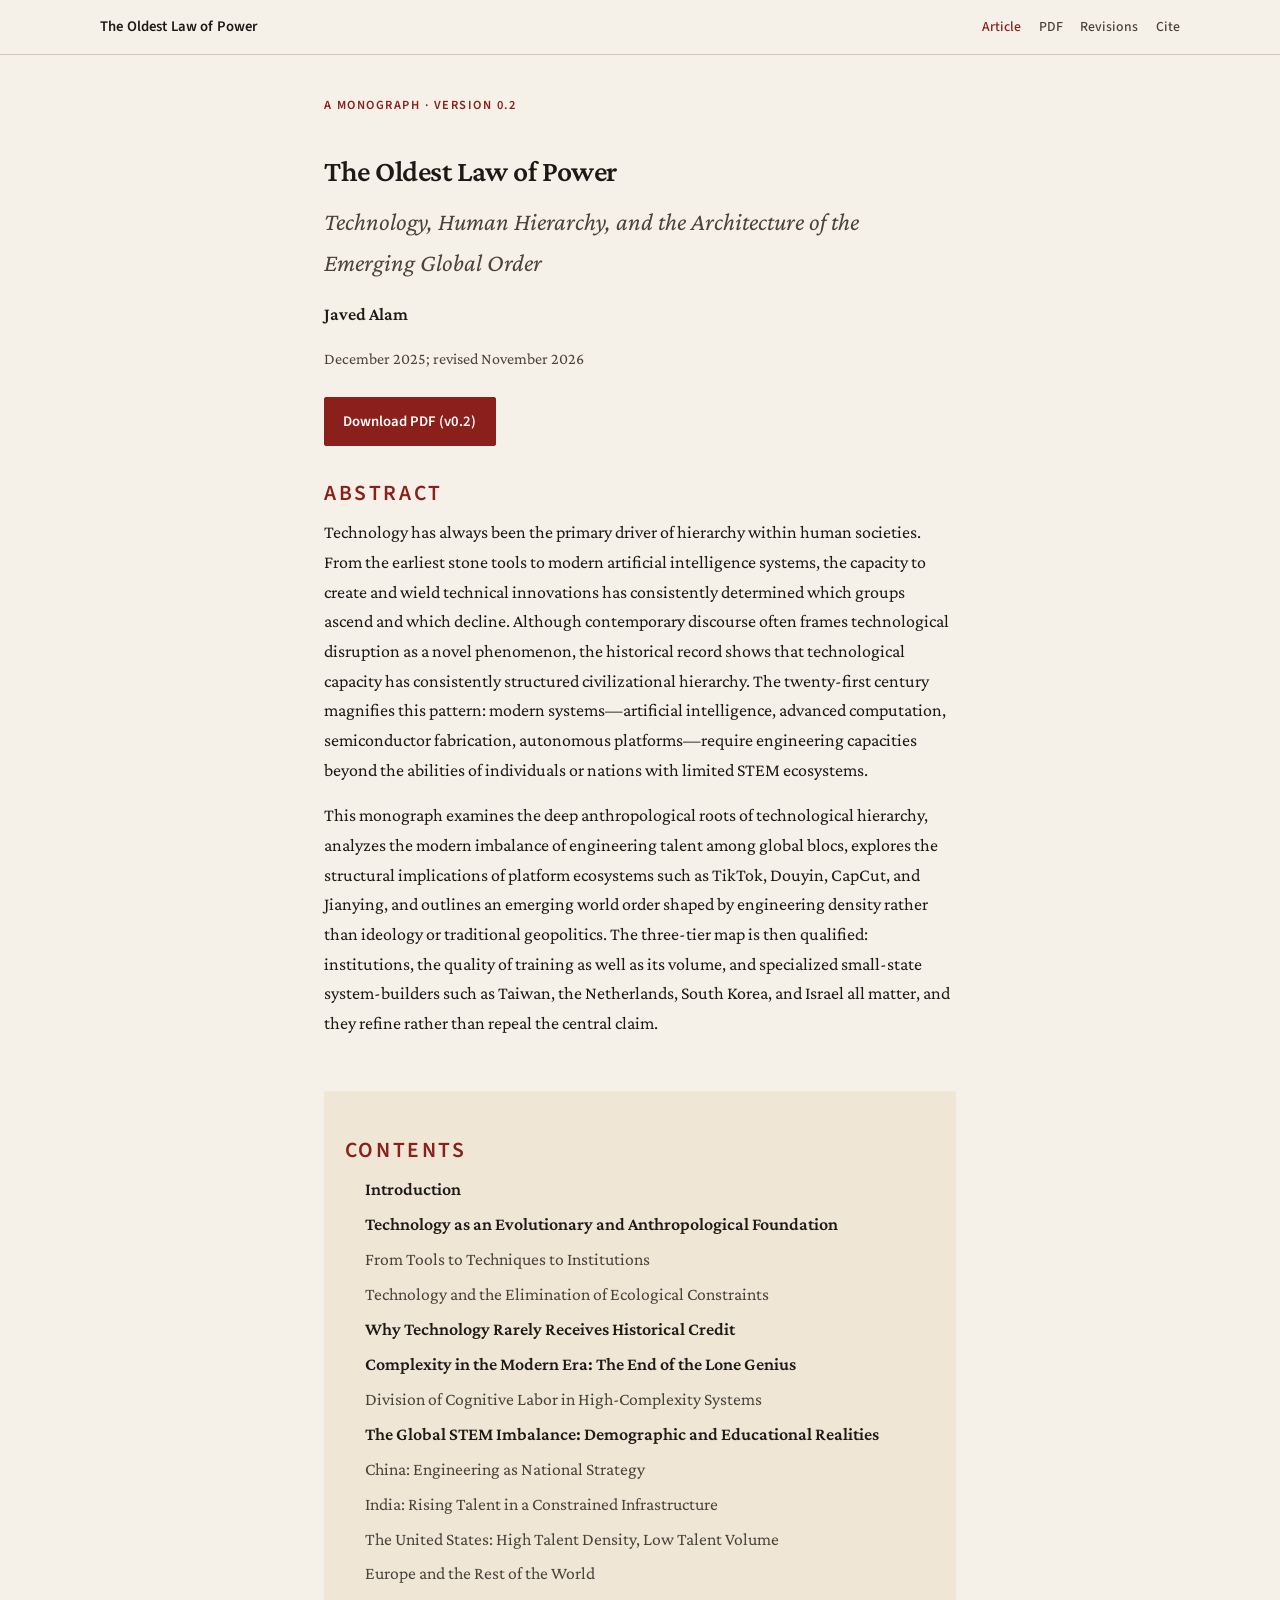
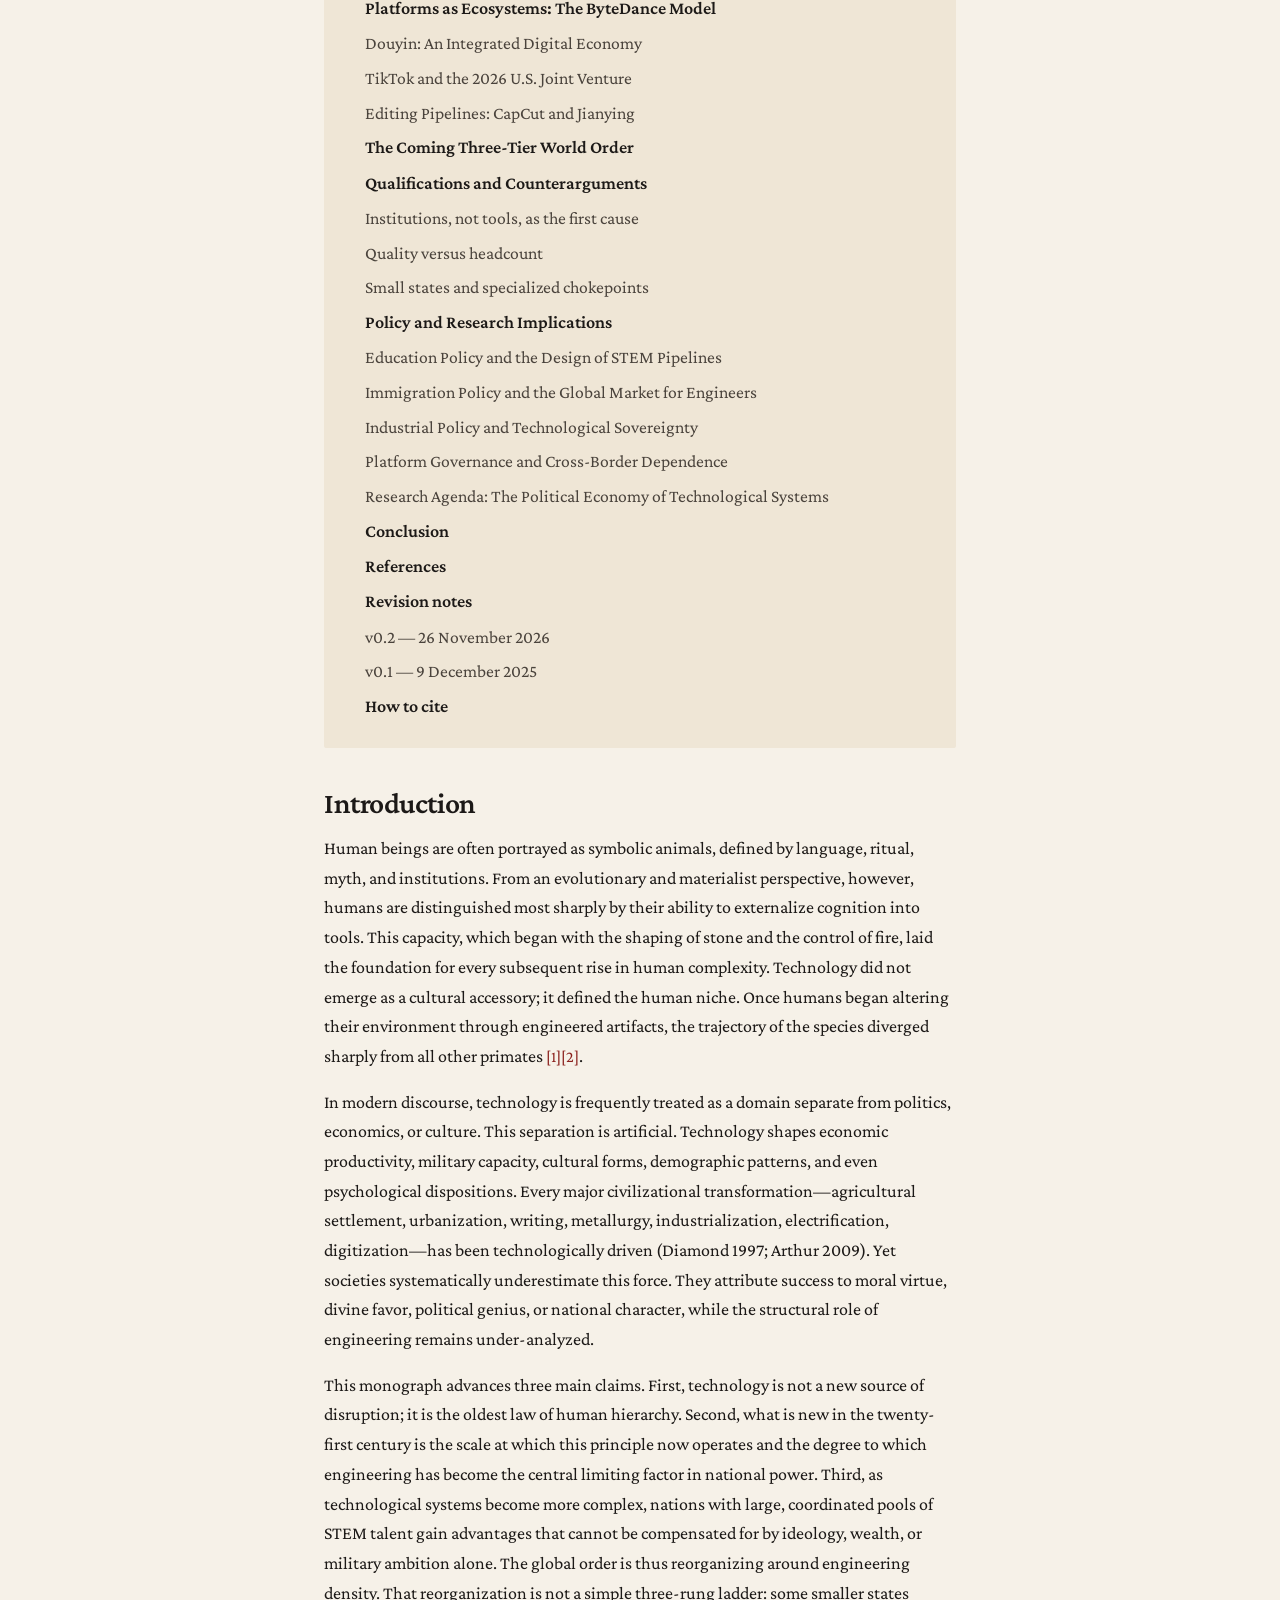
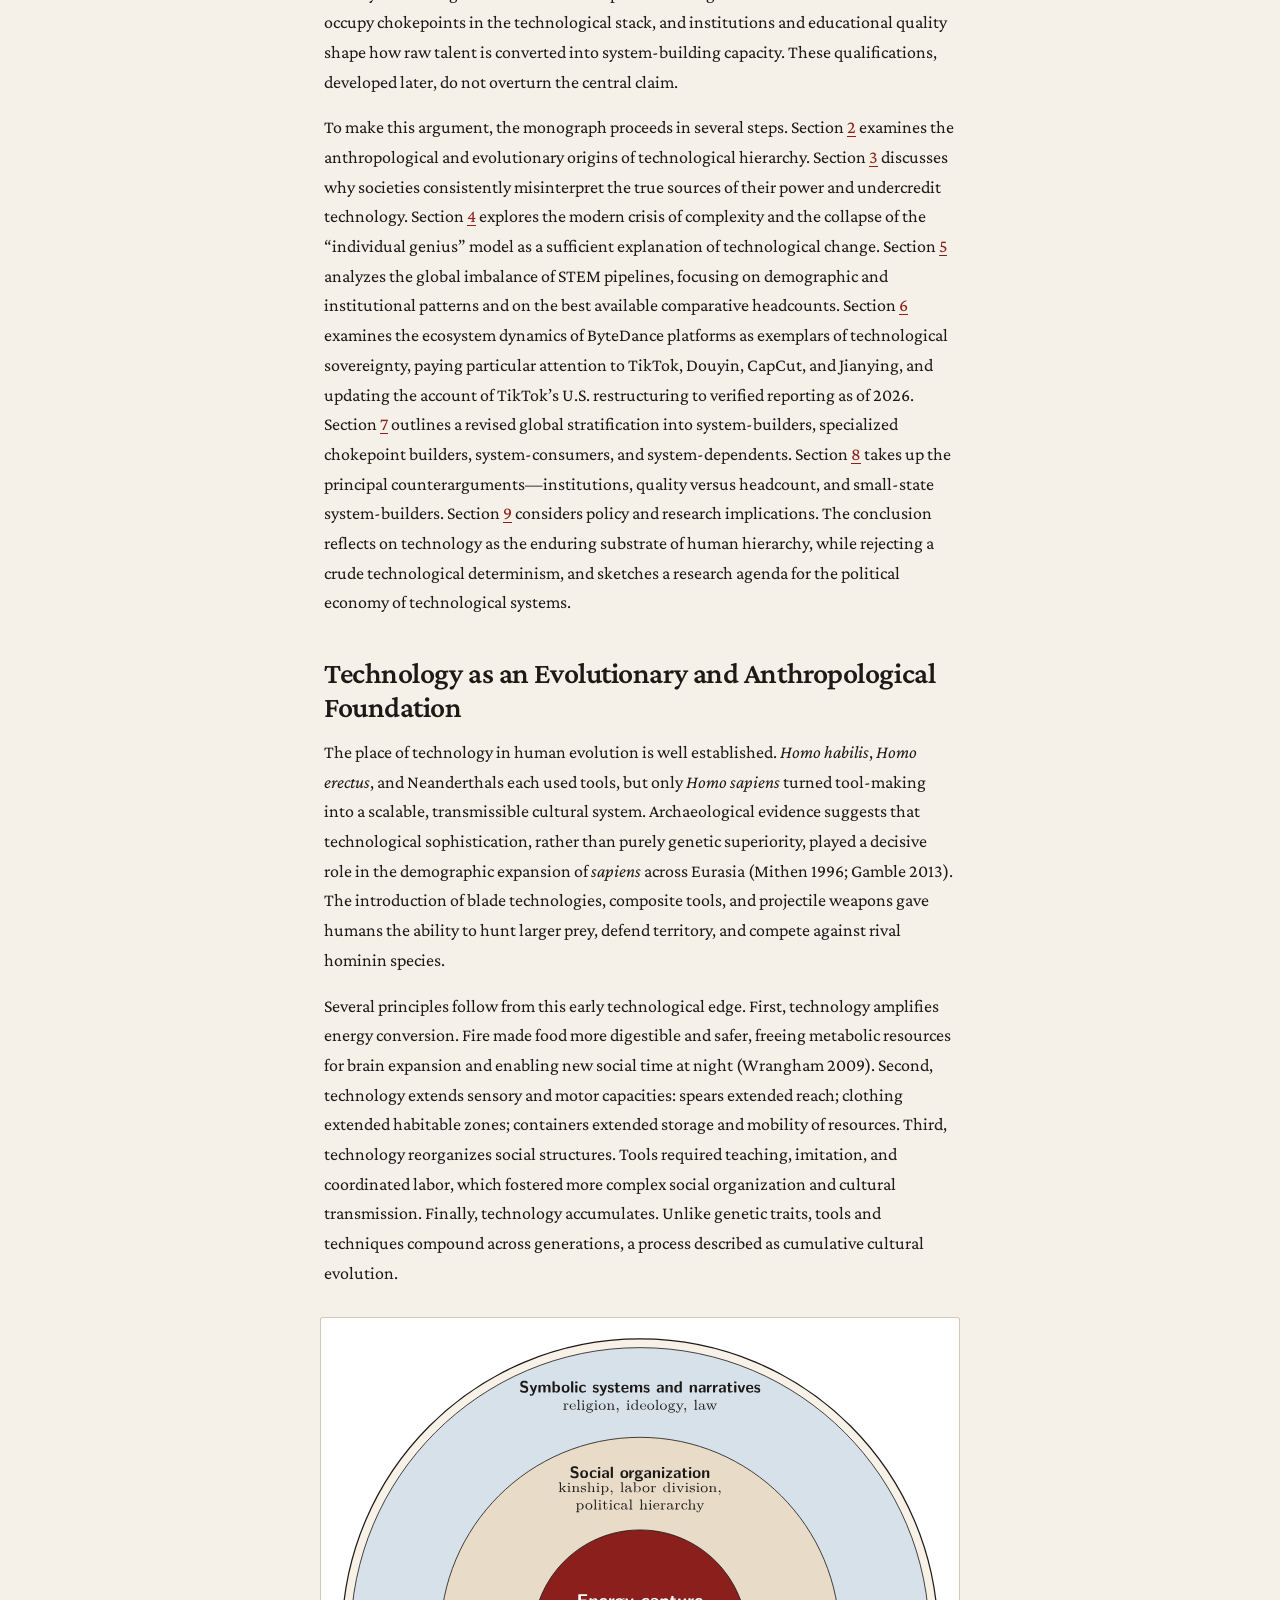
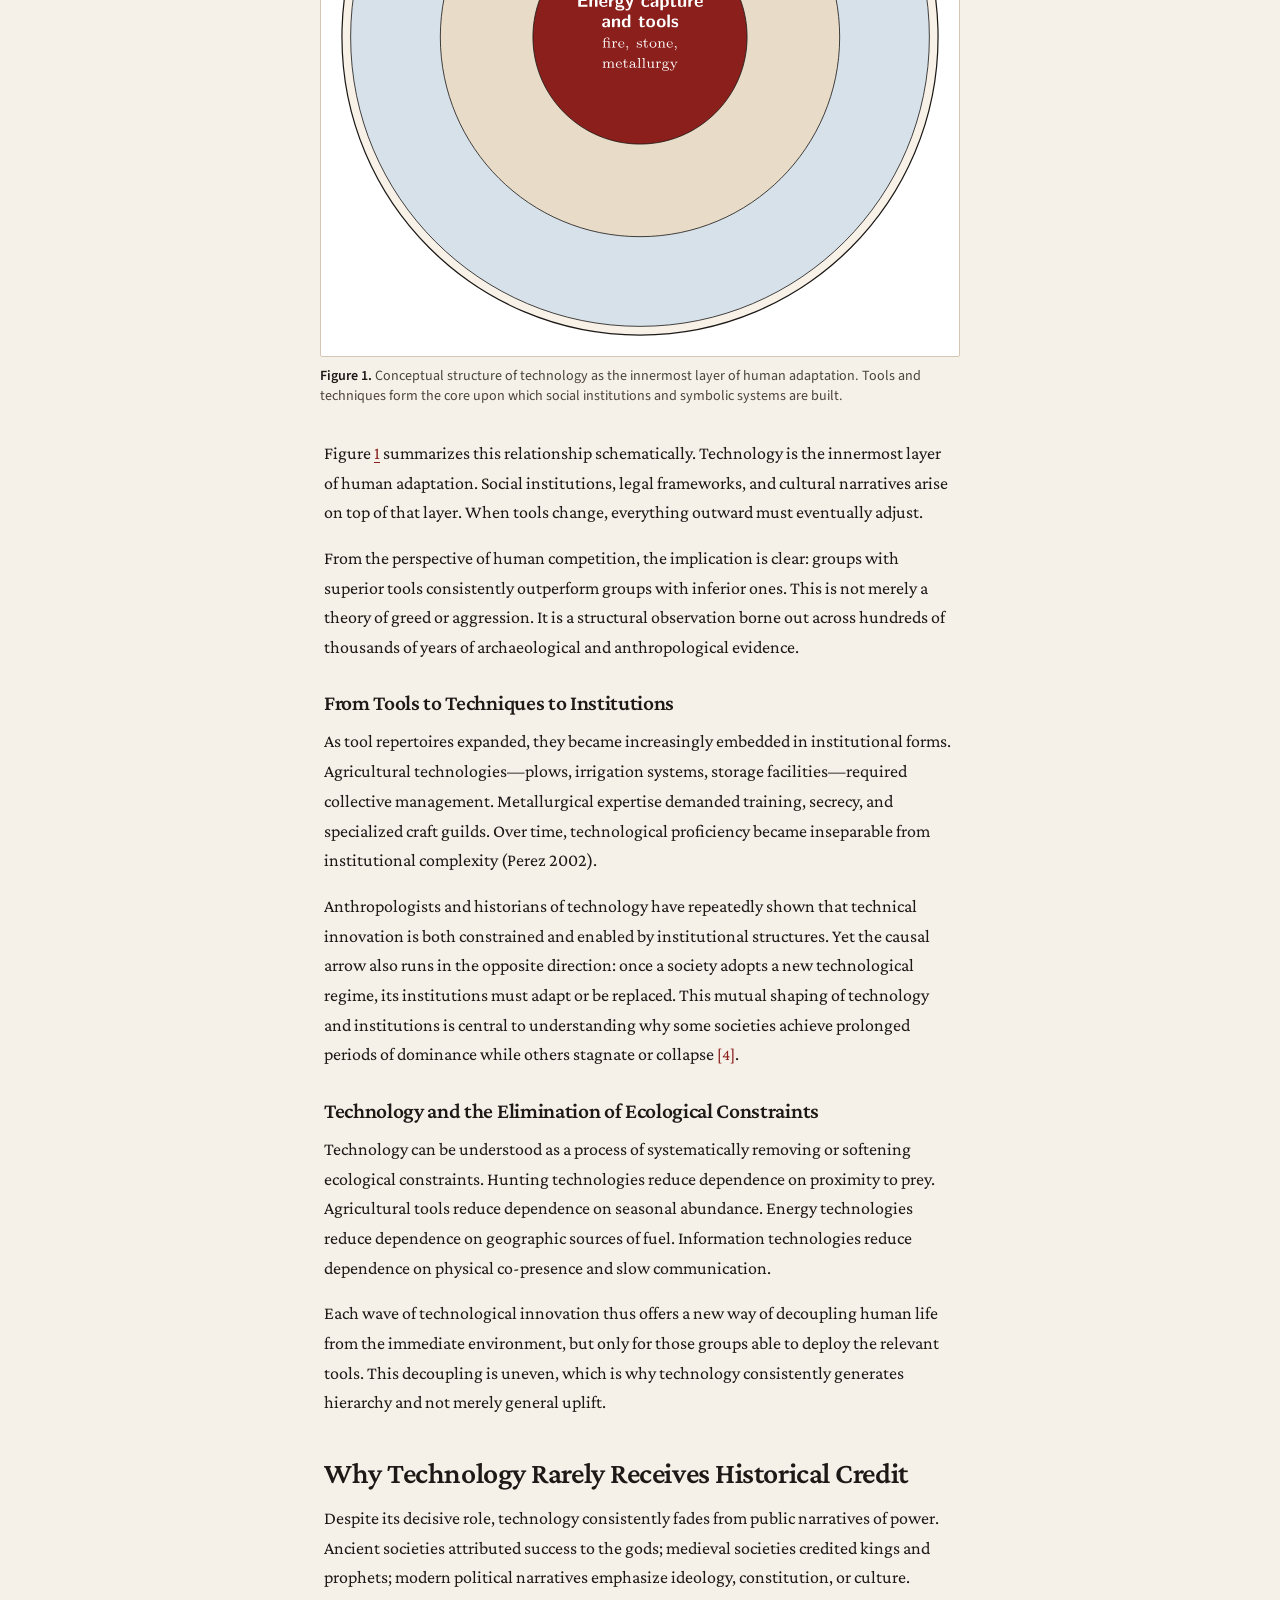
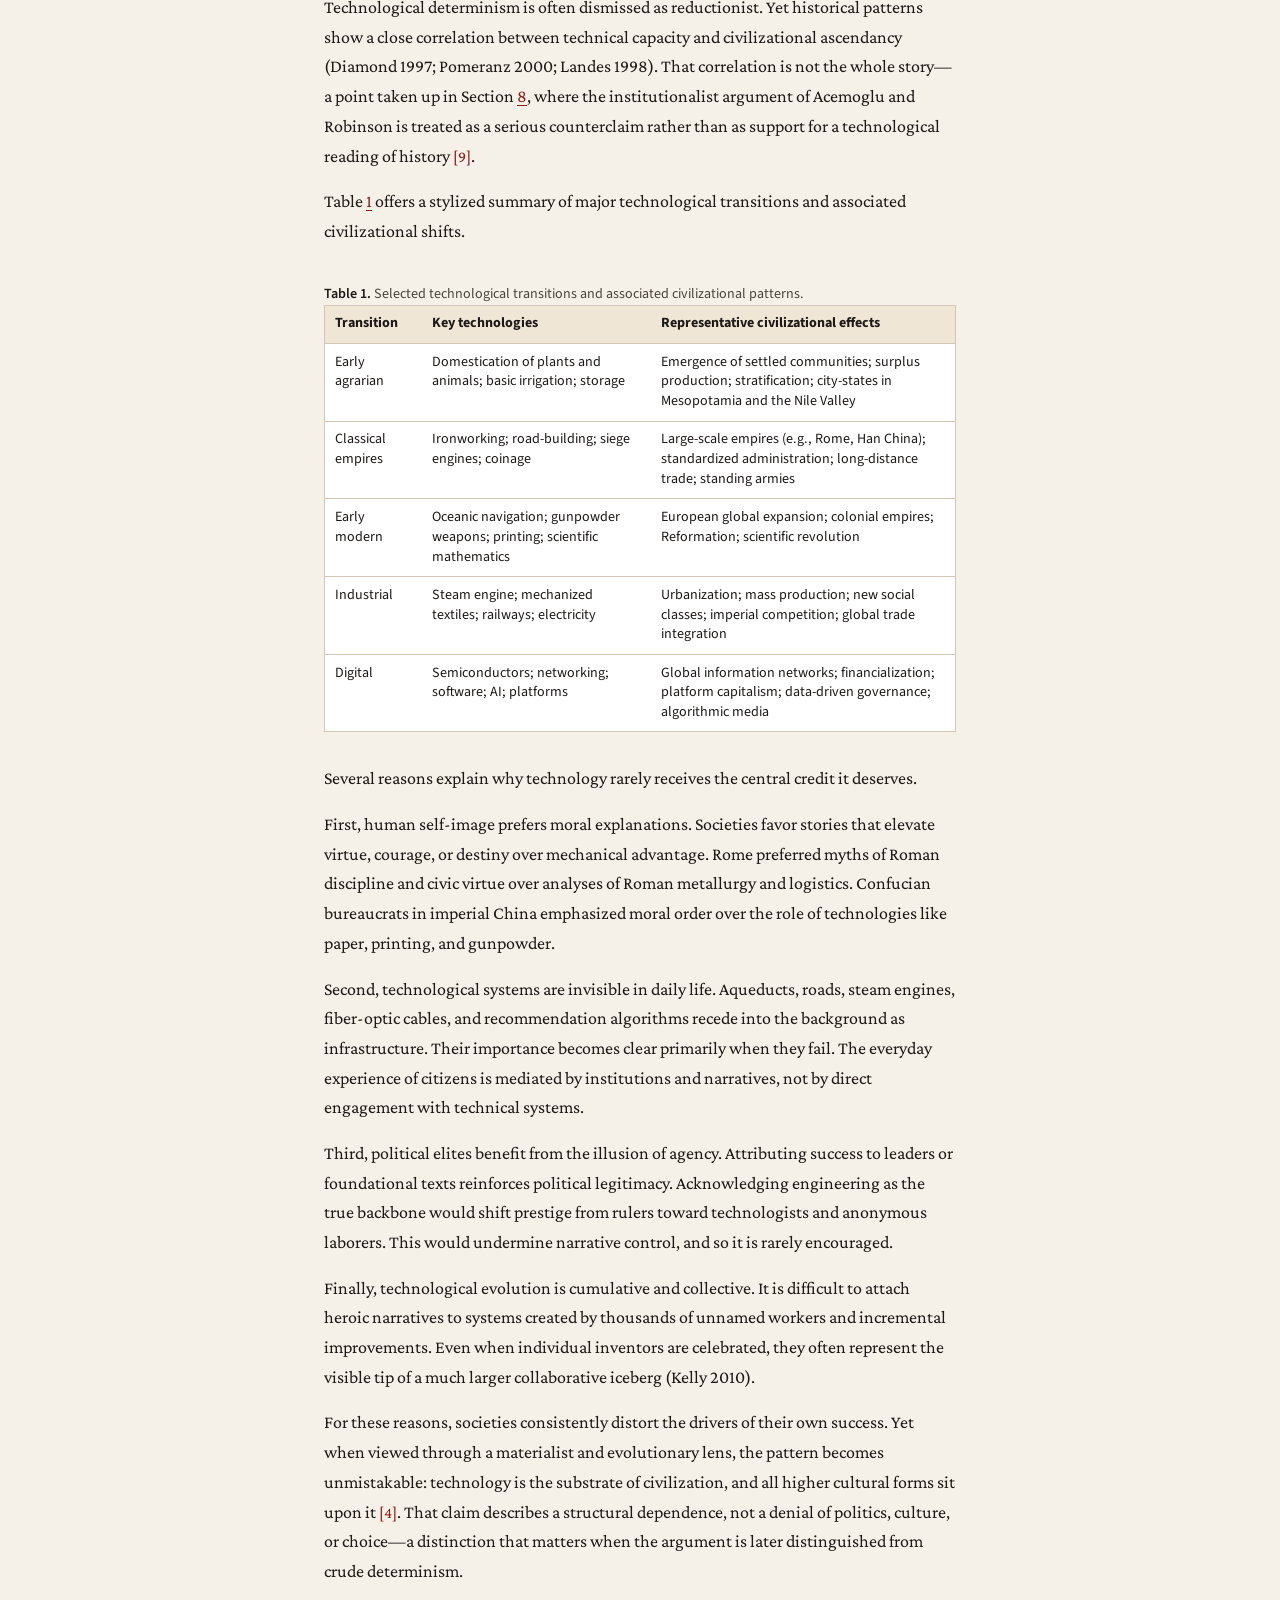
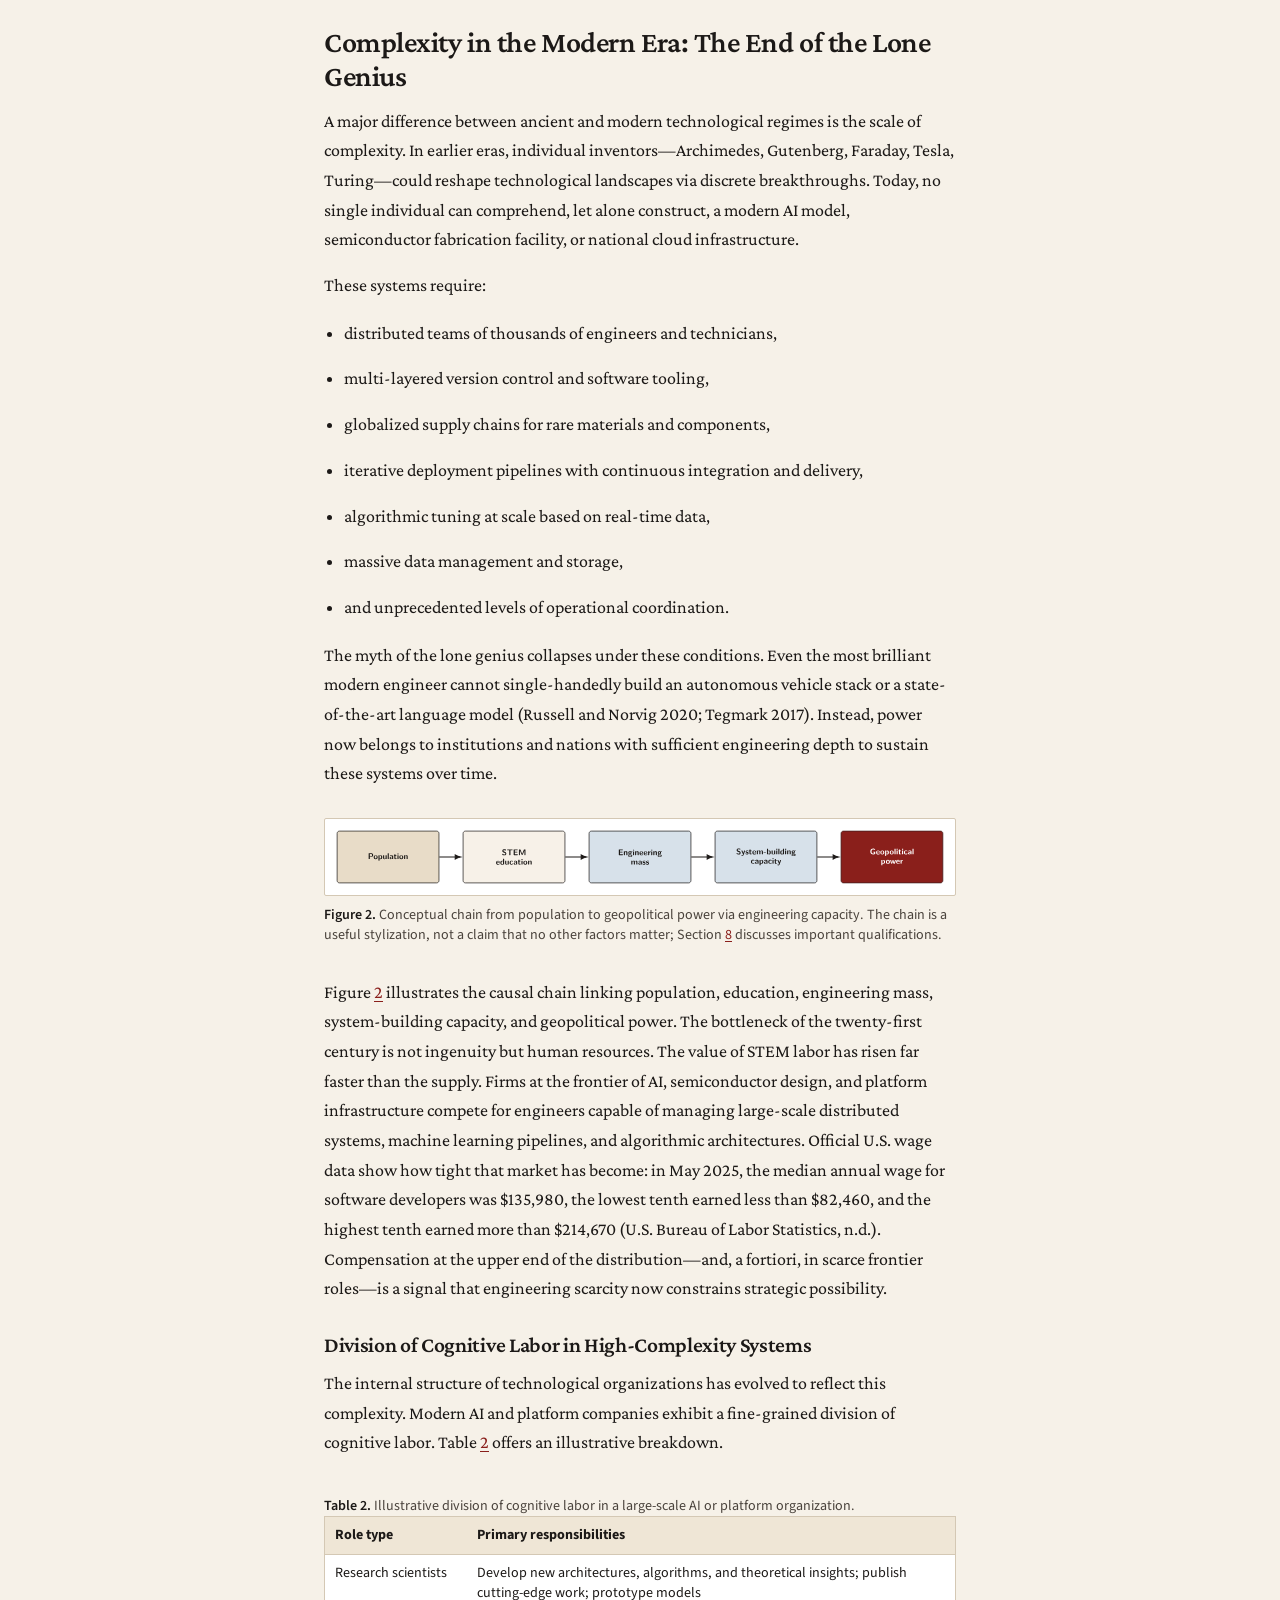
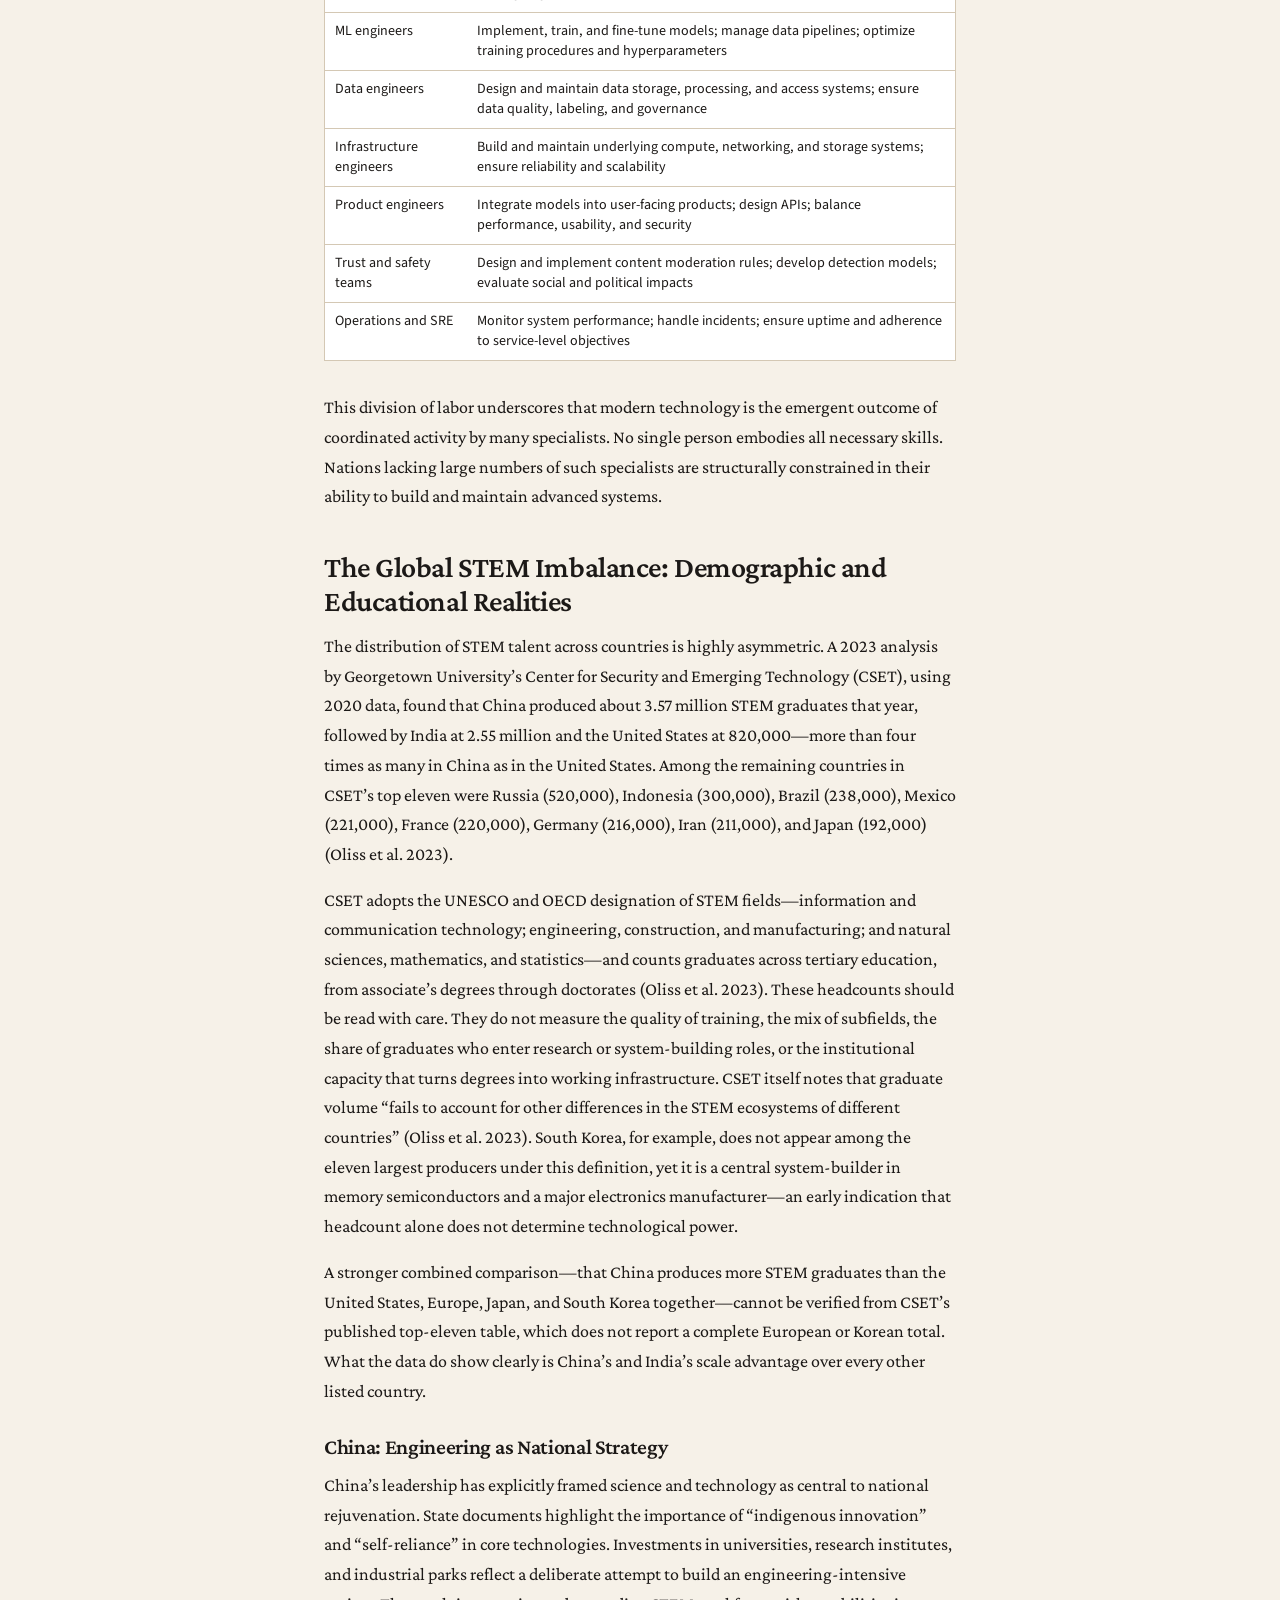
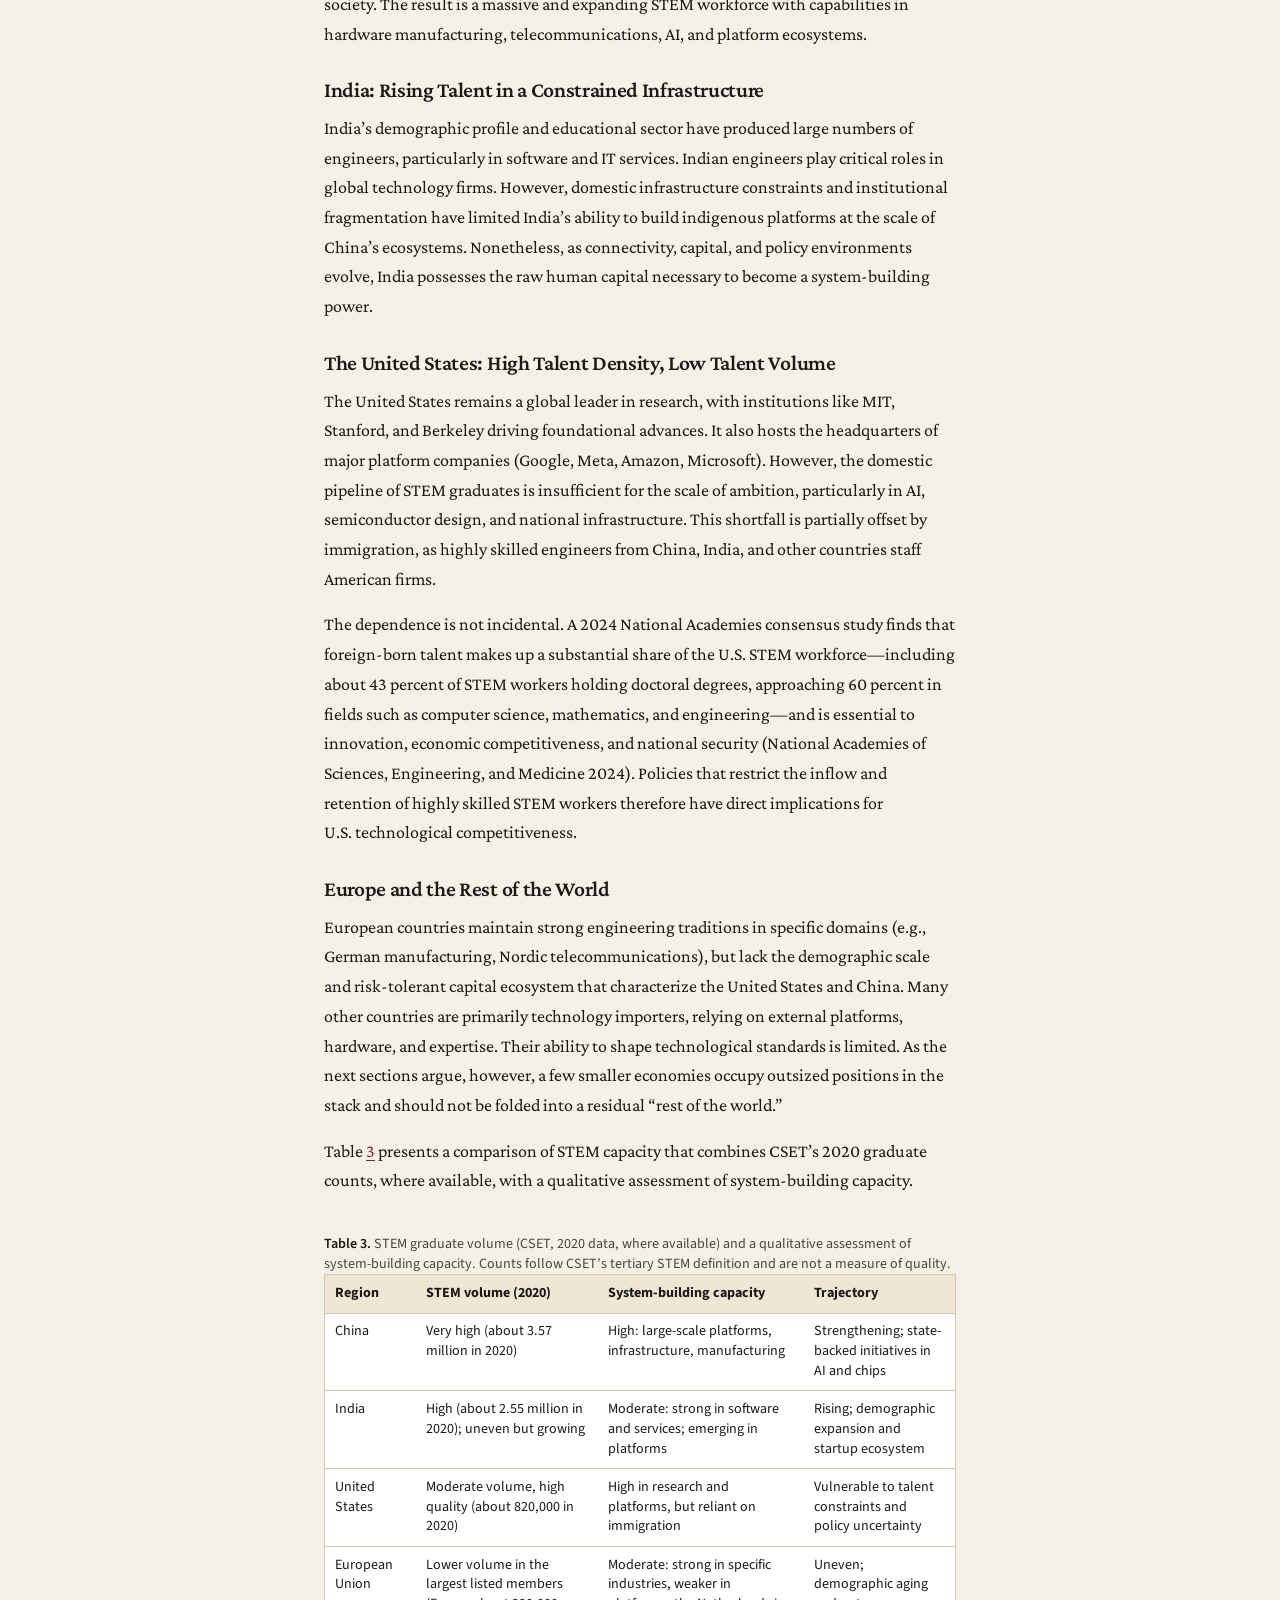
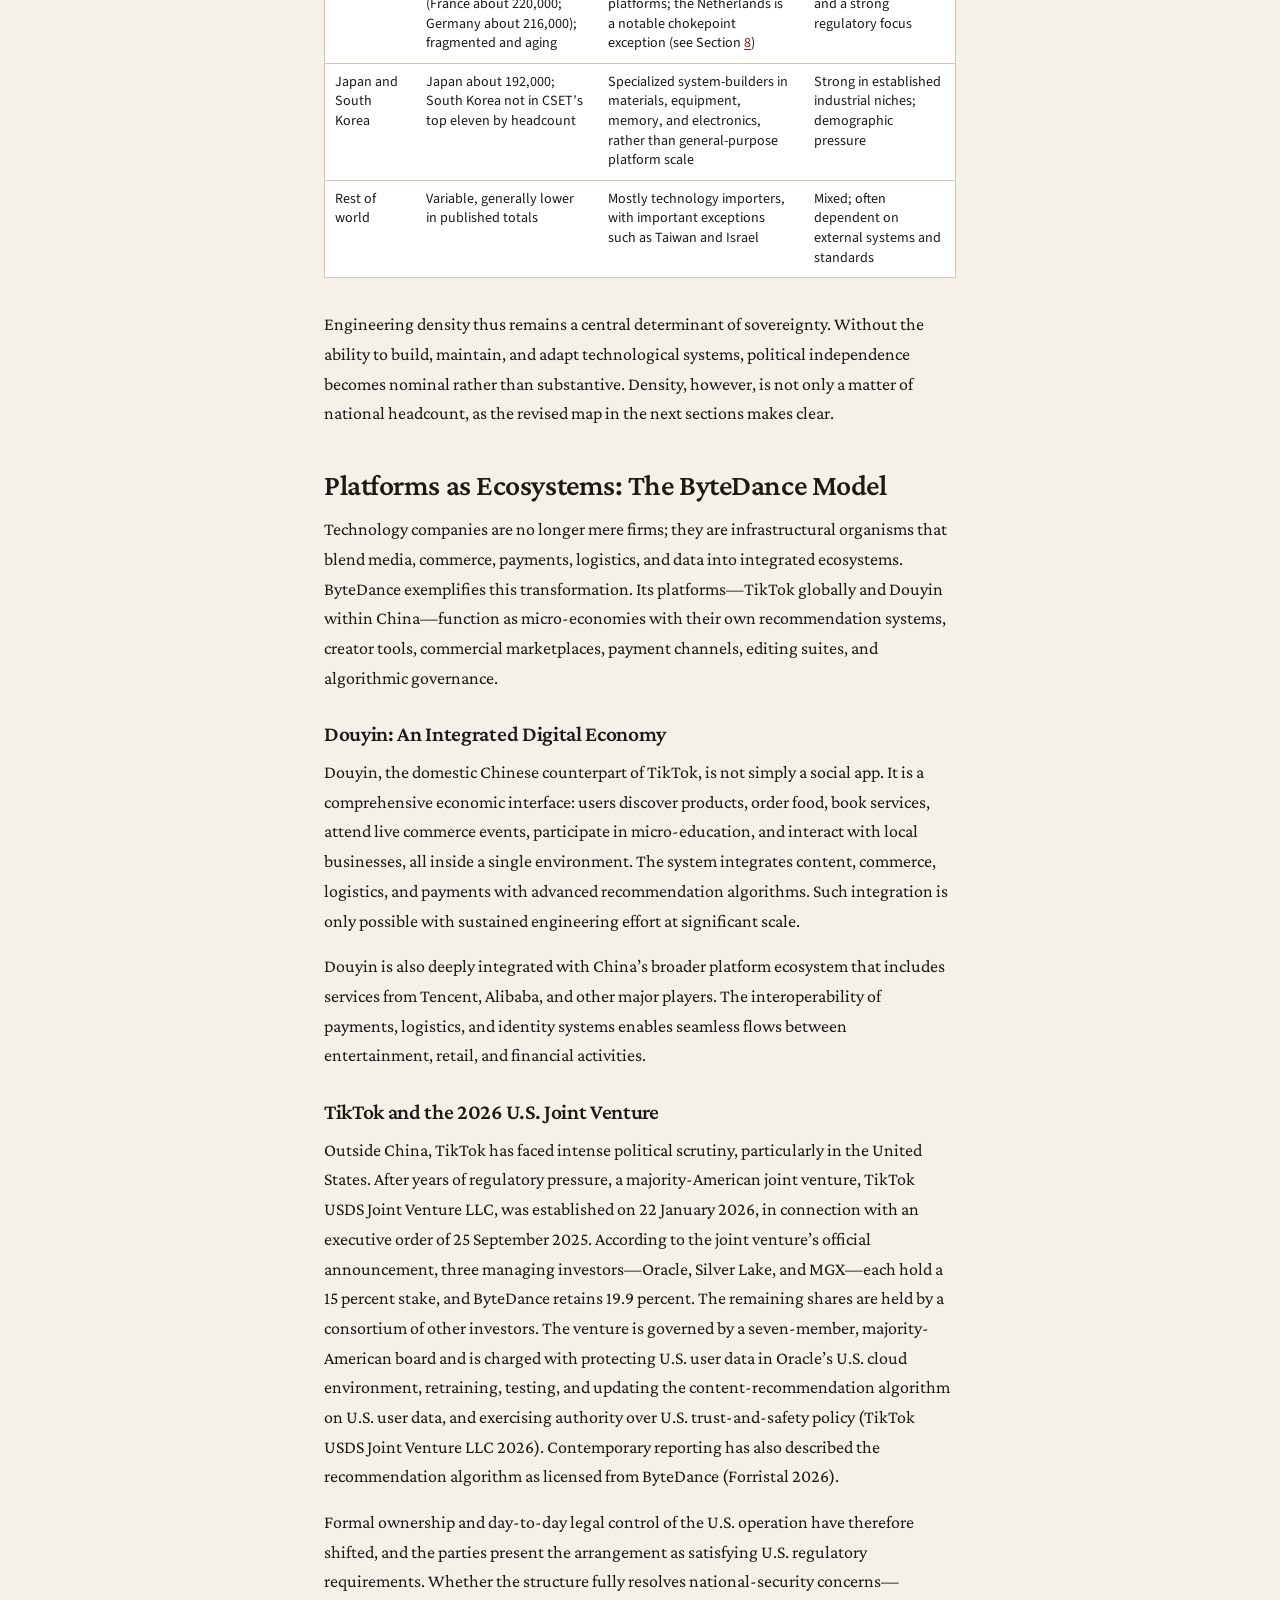
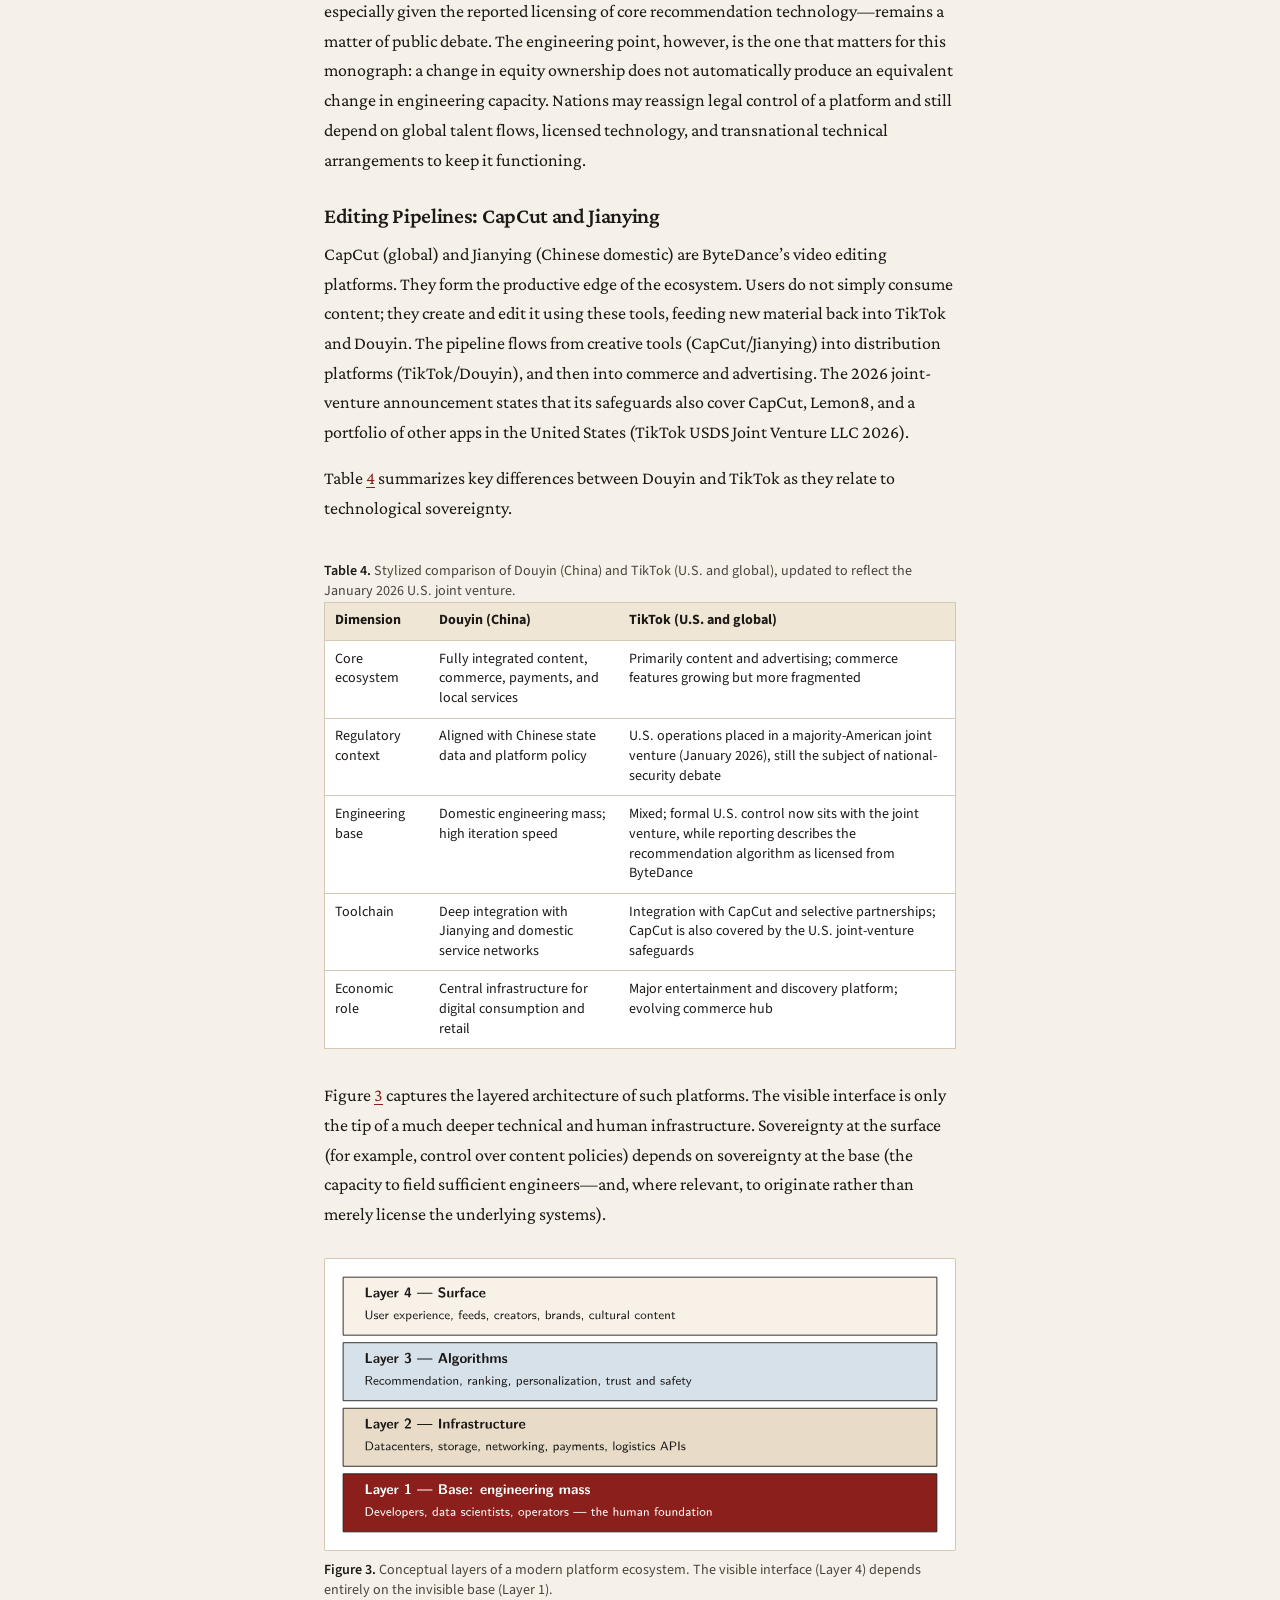
==== commit 4f6e4257: "Put the full HTML article on the GitHub Pages entry page The Pages root now serves the complete v0.2" ====
--- a/docs/essay.html
+++ b/docs/essay.html
@@ -12,7 +12,7 @@
   <meta property="og:image" content="assets/social-preview.png" />
   <meta name="twitter:card" content="summary_large_image" />
   <link rel="stylesheet" href="css/style.css" />
-  <link rel="canonical" href="essay.html" />
+  <link rel="canonical" href="https://jalam1001.github.io/Tools-Talent-and-Power-How-Engineering-Capacity-Shapes-Civilizational-Hierarchy/" />
 </head>
 <body class="essay-page">
   <a class="skip" href="#main">Skip to the essay</a>
@@ -20,10 +20,10 @@
     <div class="inner">
       <a class="wordmark" href="index.html">The Oldest Law of Power</a>
       <nav>
-        <a href="index.html">Home</a>
-        <a href="essay.html" aria-current="page">Read</a>
+        <a href="index.html" aria-current="page">Article</a>
         <a href="The-Oldest-Law-of-Power-v0.2.pdf">PDF</a>
-        <a href="essay.html#references">Cite</a>
+        <a href="#revisions">Revisions</a>
+        <a href="#cite">Cite</a>
       </nav>
     </div>
   </header>
@@ -34,6 +34,9 @@
       <p class="subtitle">Technology, Human Hierarchy, and the Architecture of the Emerging Global Order</p>
       <p class="byline">Javed Alam</p>
       <p class="dateline">December 2025; revised November 2026</p>
+      <div class="actions">
+        <a class="btn primary" href="The-Oldest-Law-of-Power-v0.2.pdf">Download PDF (v0.2)</a>
+      </div>
     </header>
     <section class="abstract-block" id="abstract">
       <h2>Abstract</h2>
@@ -72,6 +75,10 @@
 <li class="toc-h2"><a href="#research-agenda-the-political-economy-of-technological-systems">Research Agenda: The Political Economy of Technological Systems</a></li>
 <li class="toc-h1"><a href="#conclusion">Conclusion</a></li>
 <li class="toc-h1"><a href="#references">References</a></li>
+<li class="toc-h1"><a href="#revisions">Revision notes</a></li>
+<li class="toc-h2"><a href="#revision-v0-2">v0.2 — 26 November 2026</a></li>
+<li class="toc-h2"><a href="#revision-v0-1">v0.1 — 9 December 2025</a></li>
+<li class="toc-h1"><a href="#cite">How to cite</a></li>
 </ol></nav>
     
 <h1 id="introduction">Introduction</h1>
@@ -848,11 +855,46 @@
 Human</em>. Basic Books.
 </div>
 </div>
+
+<section class="back-matter">
+  <h1 id="revisions">Revision notes</h1>
+  <p>Version 0.2 (November 2026) is a revised edition of the monograph first published in December 2025. It corrects citations, grounds the STEM comparison in Georgetown CSET’s 2020 data, updates the TikTok U.S. joint-venture account to verified 2026 reporting, draws the figures, adds a counterarguments section, and publishes this HTML reading edition. The argument of the essay is the same; the revisions make the evidence and the qualifications more precise.</p>
+
+  <h2 id="revision-v0-2">v0.2 — 26 November 2026</h2>
+  <p>Revised edition of the monograph, with an HTML reading edition and a GitHub Pages site.</p>
+  <ul>
+    <li>Recreated the essay as LaTeX source (<code>paper/main.tex</code>, <code>paper/references.bib</code>) and built a cleanly named PDF, <em>The-Oldest-Law-of-Power-v0.2.pdf</em>, with author, date, version, and filled metadata.</li>
+    <li>Replaced the unverifiable reference formerly cited as Arora, Belenzon, and Patacconi (2021), <em>Journal of Industrial Economics</em> 69(2), with official U.S. Bureau of Labor Statistics wage data for software developers (May 2025).</li>
+    <li>Recast Acemoglu and Robinson, <em>Why Nations Fail</em> (2012), as a counterargument the essay answers, rather than as support for a technological reading of history.</li>
+    <li>Moved the immigration-and-competitiveness claims from Mazzucato (2013) and Landes (1998) to the National Academies report <em>International Talent Programs in the Changing Global Environment</em> (2024). Mazzucato is now cited only for industrial policy; Landes is cited only in the historical discussion.</li>
+    <li>Grounded the STEM-graduate comparison in Georgetown CSET (Oliss, McFaul, and Riddick, 2023), with 2020 headcounts, the UNESCO/OECD field definition, tertiary coverage, and quality caveats. The stronger combined comparison in v0.1 is marked as unverifiable from CSET’s published top-eleven table.</li>
+    <li>Corrected the TikTok U.S. ownership account to the official 22 January 2026 TikTok USDS Joint Venture announcement (Oracle, Silver Lake, and MGX at 15 percent each; ByteDance at 19.9 percent) and to TechCrunch reporting that the recommendation algorithm is licensed from ByteDance.</li>
+    <li>Drew real diagrams for all five figures and fixed table hyphenation and mid-paragraph table breaks.</li>
+    <li>Added Section 8, “Qualifications and Counterarguments,” on institutions, quality versus headcount, and small-state chokepoint builders (Taiwan, the Netherlands, South Korea, Japan, Israel). Revised the tier map accordingly.</li>
+    <li>Softened the abstract’s “technologically determined” language so it agrees with the conclusion’s rejection of crude determinism.</li>
+    <li>Published an HTML reading edition of the full article on GitHub Pages.</li>
+    <li>Switched the monograph’s license to CC BY 4.0 (copyright remains with Javed Alam). Build scripts remain MIT.</li>
+    <li>Added <code>CITATION.cff</code>, a versions section, a changelog, and repository topics.</li>
+  </ul>
+
+  <h2 id="revision-v0-1">v0.1 — 9 December 2025</h2>
+  <p>Original edition, preserved as first published. The PDF was stored in the repository as <code>Tech_leading (1).pdf</code>.</p>
+  <p><a href="https://github.com/Jalam1001/Tools-Talent-and-Power-How-Engineering-Capacity-Shapes-Civilizational-Hierarchy/releases/download/v0.1/The-Oldest-Law-of-Power-v0.1-original.pdf">Download the original v0.1 PDF</a> · <a href="https://github.com/Jalam1001/Tools-Talent-and-Power-How-Engineering-Capacity-Shapes-Civilizational-Hierarchy/releases/tag/v0.1">v0.1 release</a></p>
+</section>
+
+<section class="back-matter">
+  <h1 id="cite">How to cite</h1>
+  <blockquote>
+    <p>Alam, Javed. <em>The Oldest Law of Power: Technology, Human Hierarchy, and the Architecture of the Emerging Global Order</em>. Version 0.2. 2026. https://jalam1001.github.io/Tools-Talent-and-Power-How-Engineering-Capacity-Shapes-Civilizational-Hierarchy/</p>
+  </blockquote>
+  <p>A machine-readable <a href="https://github.com/Jalam1001/Tools-Talent-and-Power-How-Engineering-Capacity-Shapes-Civilizational-Hierarchy/blob/main/CITATION.cff"><code>CITATION.cff</code></a> file is included in the repository. The text and figures are licensed under <a href="https://creativecommons.org/licenses/by/4.0/">Creative Commons Attribution 4.0</a>. The author, Javed Alam, retains copyright.</p>
+</section>
+
   </article>
   <footer class="site-footer">
     <div class="inner">
       <p>© 2025–2026 Javed Alam. The text and figures of this monograph are licensed under <a href="https://creativecommons.org/licenses/by/4.0/">CC BY 4.0</a>.</p>
-      <p><a href="index.html">Home</a> · <a href="The-Oldest-Law-of-Power-v0.2.pdf">Download the PDF</a> · <a href="https://github.com/Jalam1001/Tools-Talent-and-Power-How-Engineering-Capacity-Shapes-Civilizational-Hierarchy">Source on GitHub</a></p>
+      <p><a href="The-Oldest-Law-of-Power-v0.2.pdf">Download the v0.2 PDF</a> · <a href="https://github.com/Jalam1001/Tools-Talent-and-Power-How-Engineering-Capacity-Shapes-Civilizational-Hierarchy">Source on GitHub</a></p>
     </div>
   </footer>
 </body>
--- a/docs/css/style.css
+++ b/docs/css/style.css
@@ -276,3 +276,23 @@
   .essay { max-width: none; }
   a { color: inherit; }
 }
+
+.essay-hero .actions { margin-top: 1.6rem; }
+.essay .abstract-block {
+  max-width: none;
+  margin: 0 0 2rem;
+  padding: 0 0 0.25rem;
+  border-top: 0;
+}
+.back-matter {
+  margin-top: 2.8rem;
+  padding-top: 0.4rem;
+  border-top: 1px solid var(--rule);
+  scroll-margin-top: calc(var(--nav-h) + 0.6rem);
+}
+.back-matter h1 {
+  margin-top: 2rem;
+}
+.back-matter blockquote {
+  margin: 0 0 1rem;
+}
